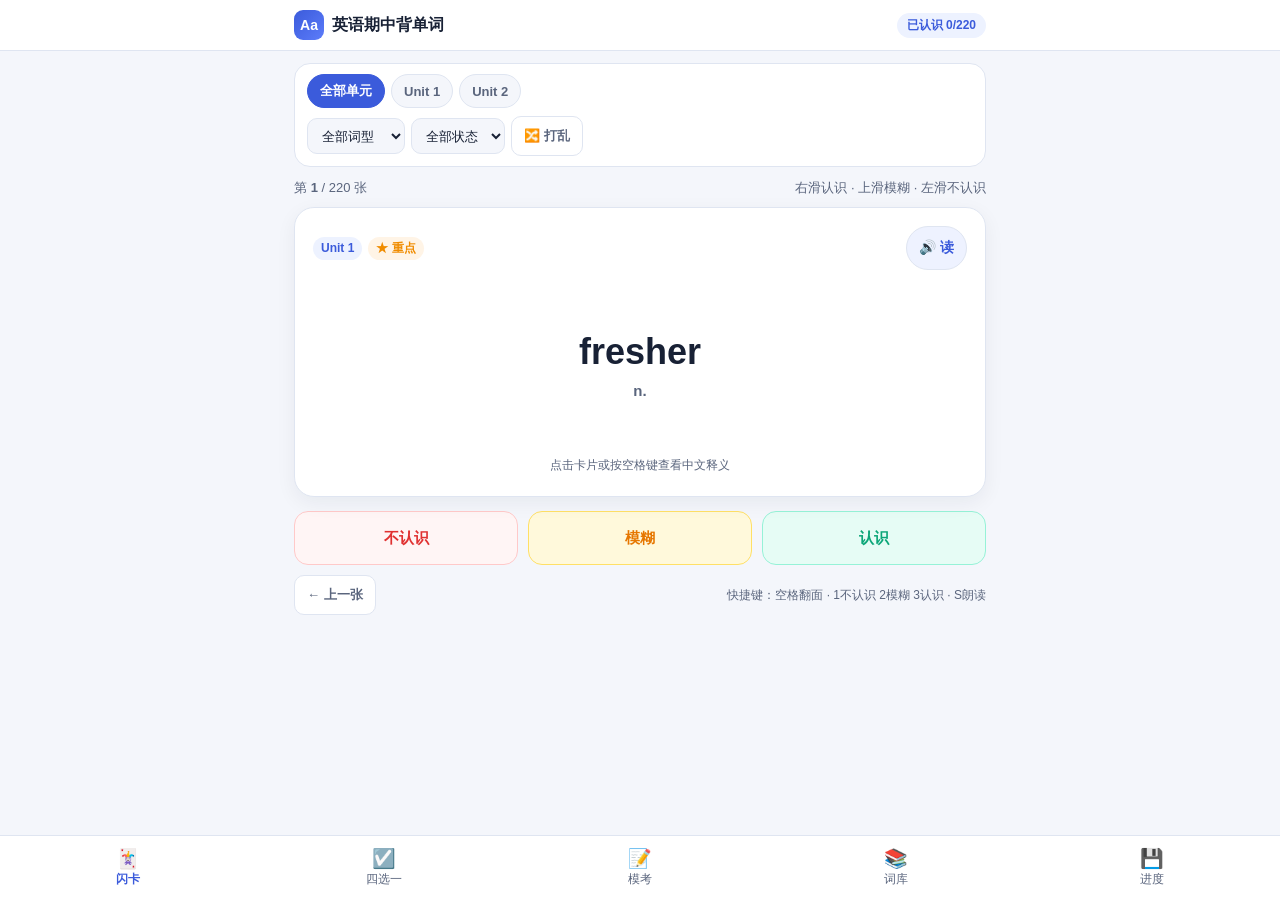
==== index.html @ 057edb58 "Add files via upload" ====
<!DOCTYPE html>
<html lang="zh-CN">
<head>
  <meta charset="UTF-8">
  <meta name="viewport" content="width=device-width, initial-scale=1.0, viewport-fit=cover">
  <meta name="theme-color" content="#3b5bdb">
  <meta name="apple-mobile-web-app-capable" content="yes">
  <meta name="apple-mobile-web-app-status-bar-style" content="default">
  <meta name="apple-mobile-web-app-title" content="背单词">
  <title>英语期中背单词</title>
  <link rel="manifest" href="./manifest.webmanifest">
  <link rel="icon" type="image/svg+xml" href="./icons/icon.svg">
  <link rel="apple-touch-icon" href="./icons/icon-192.png">
  <link rel="stylesheet" href="./styles.css">
</head>
<body>
  <div class="app-shell">
    <header class="app-header">
      <div class="header-inner">
        <div class="brand">
          <span class="brand-dot" aria-hidden="true">Aa</span>
          <h1 class="brand-title">英语期中背单词</h1>
        </div>
        <div class="header-right">
          <span id="offline-badge" class="offline-badge hidden">离线模式</span>
          <span id="header-progress-pill" class="progress-pill">已认识 0/0</span>
        </div>
      </div>
    </header>

    <main id="app-main" class="app-main" aria-live="polite">
      <div class="loading-box">正在加载词库...</div>
    </main>

    <div id="toast" class="toast" role="status" aria-live="polite"></div>

    <nav class="bottom-nav" aria-label="功能导航">
      <button type="button" class="nav-btn active" data-tab="flashcard">
        <span class="nav-icon" aria-hidden="true">🃏</span>
        <span class="nav-label">闪卡</span>
      </button>
      <button type="button" class="nav-btn" data-tab="quiz">
        <span class="nav-icon" aria-hidden="true">☑️</span>
        <span class="nav-label">四选一</span>
      </button>
      <button type="button" class="nav-btn" data-tab="exam">
        <span class="nav-icon" aria-hidden="true">📝</span>
        <span class="nav-label">模考</span>
      </button>
      <button type="button" class="nav-btn" data-tab="browse">
        <span class="nav-icon" aria-hidden="true">📚</span>
        <span class="nav-label">词库</span>
      </button>
      <button type="button" class="nav-btn" data-tab="progress">
        <span class="nav-icon" aria-hidden="true">💾</span>
        <span class="nav-label">进度</span>
      </button>
    </nav>
  </div>

  <script src="./app.js" defer></script>
</body>
</html>
---- styles.css ----
:root {
  --bg: #f4f6fb;
  --surface: #ffffff;
  --surface-soft: #eef2ff;
  --text: #182135;
  --text-muted: #5a657d;
  --border: #dfe5f1;
  --primary: #3b5bdb;
  --primary-hover: #364fc7;
  --primary-soft: #edf2ff;
  --success: #0ca678;
  --success-soft: #e6fcf5;
  --warning: #e67700;
  --warning-soft: #fff9db;
  --danger: #e03131;
  --danger-soft: #fff5f5;
  --star: #f08c00;
  --star-soft: #fff4e6;
  --radius: 16px;
  --radius-sm: 10px;
  --shadow: 0 6px 20px rgba(24, 33, 53, 0.06);
  --nav-height: 64px;
}

*,
*::before,
*::after {
  box-sizing: border-box;
}

html,
body {
  margin: 0;
  padding: 0;
  background: var(--bg);
  color: var(--text);
  font-family: -apple-system, BlinkMacSystemFont, "Segoe UI", "PingFang SC", "Hiragino Sans GB", "Microsoft YaHei", sans-serif;
  -webkit-font-smoothing: antialiased;
  -webkit-tap-highlight-color: transparent;
}

button,
input,
select,
textarea {
  font: inherit;
  color: inherit;
}

.hidden {
  display: none !important;
}

.app-shell {
  min-height: 100dvh;
  display: flex;
  flex-direction: column;
  padding-bottom: calc(var(--nav-height) + env(safe-area-inset-bottom, 0px) + 12px);
}

/* Header */
.app-header {
  position: sticky;
  top: 0;
  z-index: 20;
  background: rgba(255, 255, 255, 0.94);
  backdrop-filter: blur(10px);
  border-bottom: 1px solid var(--border);
}

.header-inner {
  max-width: 720px;
  margin: 0 auto;
  padding: 10px 14px;
  display: flex;
  align-items: center;
  justify-content: space-between;
  gap: 8px;
}

.brand {
  display: flex;
  align-items: center;
  gap: 8px;
  min-width: 0;
}

.brand-dot {
  width: 30px;
  height: 30px;
  border-radius: 9px;
  background: linear-gradient(135deg, #3b5bdb, #5c7cfa);
  color: #fff;
  font-weight: 800;
  font-size: 14px;
  display: inline-flex;
  align-items: center;
  justify-content: center;
  flex-shrink: 0;
}

.brand-title {
  margin: 0;
  font-size: 16px;
  font-weight: 700;
  white-space: nowrap;
  overflow: hidden;
  text-overflow: ellipsis;
}

.header-right {
  display: flex;
  align-items: center;
  gap: 6px;
  flex-shrink: 0;
}

.offline-badge {
  font-size: 11px;
  font-weight: 600;
  padding: 3px 8px;
  border-radius: 999px;
  background: var(--warning-soft);
  color: var(--warning);
}

.progress-pill {
  font-size: 12px;
  font-weight: 600;
  padding: 4px 10px;
  border-radius: 999px;
  background: var(--primary-soft);
  color: var(--primary);
}

/* Main */
.app-main {
  flex: 1;
  width: 100%;
  max-width: 720px;
  margin: 0 auto;
  padding: 12px 14px 20px;
}

.loading-box,
.empty-box {
  background: var(--surface);
  border: 1px solid var(--border);
  border-radius: var(--radius);
  padding: 32px 18px;
  text-align: center;
  color: var(--text-muted);
}

/* Filter bar */
.filter-panel {
  background: var(--surface);
  border: 1px solid var(--border);
  border-radius: var(--radius);
  padding: 10px 12px;
  margin-bottom: 12px;
  display: flex;
  flex-direction: column;
  gap: 8px;
}

.filter-row {
  display: flex;
  align-items: center;
  gap: 6px;
  flex-wrap: wrap;
}

.chip-group {
  display: flex;
  gap: 6px;
  flex-wrap: wrap;
  flex: 1;
}

.chip-btn {
  border: 1px solid var(--border);
  background: var(--bg);
  color: var(--text-muted);
  border-radius: 999px;
  padding: 6px 12px;
  font-size: 13px;
  font-weight: 600;
  cursor: pointer;
  min-height: 34px;
  transition: all 0.15s ease;
}

.chip-btn.active {
  background: var(--primary);
  border-color: var(--primary);
  color: #fff;
}

.select-sm {
  border: 1px solid var(--border);
  background: var(--bg);
  border-radius: var(--radius-sm);
  padding: 6px 10px;
  font-size: 13px;
  min-height: 36px;
}

.search-row {
  display: flex;
  gap: 8px;
  align-items: center;
}

.search-input-wrap {
  position: relative;
  flex: 1;
}

.search-input {
  width: 100%;
  border: 1px solid var(--border);
  background: var(--bg);
  border-radius: var(--radius-sm);
  padding: 9px 34px 9px 12px;
  font-size: 14px;
  outline: none;
}

.search-input:focus {
  border-color: var(--primary);
  background: #fff;
}

.clear-btn {
  position: absolute;
  right: 6px;
  top: 50%;
  transform: translateY(-50%);
  border: none;
  background: transparent;
  color: var(--text-muted);
  font-size: 16px;
  width: 26px;
  height: 26px;
  border-radius: 50%;
  cursor: pointer;
}

/* Badges */
.badge {
  display: inline-flex;
  align-items: center;
  gap: 3px;
  padding: 3px 8px;
  border-radius: 999px;
  font-size: 12px;
  font-weight: 600;
}

.badge-unit {
  background: var(--primary-soft);
  color: var(--primary);
}

.badge-star {
  background: var(--star-soft);
  color: var(--star);
}

.badge-plain {
  background: #f1f3f5;
  color: #495057;
}

.badge-phrase {
  background: #f3f0ff;
  color: #6741d9;
}

.badge-sentence {
  background: #e7f5ff;
  color: #1971c2;
}

.badge-known {
  background: var(--success-soft);
  color: var(--success);
}

.badge-fuzzy {
  background: var(--warning-soft);
  color: var(--warning);
}

.badge-unknown {
  background: var(--danger-soft);
  color: var(--danger);
}

/* Speaker button */
.speak-btn {
  display: inline-flex;
  align-items: center;
  justify-content: center;
  gap: 5px;
  border: 1px solid var(--border);
  background: var(--surface-soft);
  color: var(--primary);
  border-radius: 999px;
  min-width: 44px;
  min-height: 44px;
  padding: 0 12px;
  font-size: 14px;
  font-weight: 600;
  cursor: pointer;
  flex-shrink: 0;
  transition: transform 0.12s ease, background 0.15s ease;
}

.speak-btn:active {
  transform: scale(0.95);
}

.speak-btn.speaking {
  background: var(--primary);
  border-color: var(--primary);
  color: #fff;
}

/* Flashcard View (F1) */
.fc-meta-bar {
  display: flex;
  align-items: center;
  justify-content: space-between;
  margin-bottom: 10px;
  font-size: 13px;
  color: var(--text-muted);
}

.fc-stage {
  position: relative;
  touch-action: pan-y;
  user-select: none;
  margin-bottom: 14px;
}

.fc-card {
  position: relative;
  background: var(--surface);
  border: 1px solid var(--border);
  border-radius: 20px;
  box-shadow: var(--shadow);
  min-height: 290px;
  padding: 18px 18px 22px;
  display: flex;
  flex-direction: column;
  justify-content: space-between;
  cursor: pointer;
  transition: transform 0.18s ease, border-color 0.18s ease;
  will-change: transform;
}

.fc-card.dragging {
  transition: none;
}

.fc-card.swipe-known {
  border-color: var(--success);
  background: linear-gradient(180deg, #ffffff 70%, var(--success-soft) 100%);
}

.fc-card.swipe-unknown {
  border-color: var(--danger);
  background: linear-gradient(180deg, #ffffff 70%, var(--danger-soft) 100%);
}

.fc-card.swipe-fuzzy {
  border-color: var(--warning);
  background: linear-gradient(180deg, #ffffff 70%, var(--warning-soft) 100%);
}

.fc-swipe-tag {
  position: absolute;
  top: 16px;
  right: 16px;
  padding: 5px 12px;
  border-radius: 999px;
  font-size: 13px;
  font-weight: 700;
  opacity: 0;
  pointer-events: none;
  transition: opacity 0.1s ease;
}

.fc-card.swipe-known .fc-swipe-tag {
  opacity: 1;
  background: var(--success);
  color: #fff;
}

.fc-card.swipe-unknown .fc-swipe-tag {
  opacity: 1;
  background: var(--danger);
  color: #fff;
}

.fc-card.swipe-fuzzy .fc-swipe-tag {
  opacity: 1;
  background: var(--warning);
  color: #fff;
}

.fc-top {
  display: flex;
  align-items: center;
  justify-content: space-between;
  gap: 8px;
}

.fc-badges {
  display: flex;
  gap: 6px;
  flex-wrap: wrap;
}

.fc-center {
  text-align: center;
  padding: 20px 6px;
}

.fc-word {
  margin: 0;
  font-size: clamp(26px, 7vw, 36px);
  font-weight: 800;
  line-height: 1.25;
  word-break: break-word;
}

.fc-pos {
  margin-top: 8px;
  font-size: 15px;
  color: var(--text-muted);
  font-weight: 600;
}

.fc-back-box {
  margin-top: 18px;
  padding-top: 16px;
  border-top: 1px dashed var(--border);
}

.fc-zh {
  font-size: 19px;
  font-weight: 600;
  line-height: 1.5;
  color: var(--text);
}

.fc-hint-line {
  text-align: center;
  font-size: 12px;
  color: var(--text-muted);
}

.fc-actions {
  display: grid;
  grid-template-columns: repeat(3, 1fr);
  gap: 10px;
}

.action-btn {
  min-height: 54px;
  border-radius: 14px;
  border: 1.5px solid transparent;
  font-size: 15px;
  font-weight: 700;
  cursor: pointer;
  display: flex;
  flex-direction: column;
  align-items: center;
  justify-content: center;
  gap: 2px;
  transition: transform 0.1s ease, filter 0.15s ease;
}

.action-btn:active {
  transform: scale(0.97);
}

.btn-unknown {
  background: var(--danger-soft);
  border-color: #ffc9c9;
  color: var(--danger);
}

.btn-fuzzy {
  background: var(--warning-soft);
  border-color: #ffe066;
  color: var(--warning);
}

.btn-known {
  background: var(--success-soft);
  border-color: #96f2d7;
  color: var(--success);
}

.fc-sub-actions {
  margin-top: 10px;
  display: flex;
  justify-content: space-between;
  align-items: center;
  gap: 8px;
}

.btn-ghost {
  border: 1px solid var(--border);
  background: var(--surface);
  color: var(--text-muted);
  border-radius: var(--radius-sm);
  padding: 8px 12px;
  min-height: 40px;
  font-size: 13px;
  font-weight: 600;
  cursor: pointer;
}

.btn-primary {
  border: none;
  background: var(--primary);
  color: #fff;
  border-radius: var(--radius-sm);
  padding: 12px 18px;
  min-height: 48px;
  font-size: 15px;
  font-weight: 700;
  cursor: pointer;
  width: 100%;
}

.btn-primary:hover {
  background: var(--primary-hover);
}

.kbd-tip {
  display: none;
  font-size: 12px;
  color: var(--text-muted);
}

/* Quiz View (F2) */
.quiz-card {
  background: var(--surface);
  border: 1px solid var(--border);
  border-radius: var(--radius);
  padding: 18px;
  box-shadow: var(--shadow);
}

.quiz-prompt-row {
  display: flex;
  align-items: flex-start;
  justify-content: space-between;
  gap: 10px;
  margin: 12px 0 18px;
}

.quiz-word {
  margin: 0;
  font-size: clamp(24px, 6.5vw, 32px);
  font-weight: 800;
  line-height: 1.25;
  word-break: break-word;
}

.quiz-pos {
  margin-top: 4px;
  font-size: 14px;
  color: var(--text-muted);
}

.option-list {
  display: flex;
  flex-direction: column;
  gap: 10px;
}

.option-btn {
  width: 100%;
  text-align: left;
  border: 1.5px solid var(--border);
  background: var(--surface);
  border-radius: 14px;
  padding: 13px 14px;
  min-height: 52px;
  display: flex;
  align-items: flex-start;
  gap: 10px;
  cursor: pointer;
  line-height: 1.45;
  transition: border-color 0.15s ease, background 0.15s ease;
}

.option-btn:hover:not(:disabled) {
  border-color: var(--primary);
  background: var(--primary-soft);
}

.option-btn.selected {
  border-color: var(--primary);
  background: var(--primary-soft);
}

.option-btn.correct {
  border-color: var(--success);
  background: var(--success-soft);
  color: #087f5b;
}

.option-btn.wrong {
  border-color: var(--danger);
  background: var(--danger-soft);
  color: #c92a2a;
}

.option-key {
  width: 26px;
  height: 26px;
  border-radius: 8px;
  background: var(--bg);
  font-size: 13px;
  font-weight: 700;
  display: inline-flex;
  align-items: center;
  justify-content: center;
  flex-shrink: 0;
  margin-top: 1px;
}

.option-btn.selected .option-key {
  background: var(--primary);
  color: #fff;
}

.option-btn.correct .option-key {
  background: var(--success);
  color: #fff;
}

.option-btn.wrong .option-key {
  background: var(--danger);
  color: #fff;
}

.quiz-footer {
  margin-top: 14px;
  display: flex;
  flex-direction: column;
  gap: 10px;
}

/* Exam View (F4) */
.exam-setup-card,
.exam-summary-card,
.exam-q-card {
  background: var(--surface);
  border: 1px solid var(--border);
  border-radius: var(--radius);
  padding: 16px;
  margin-bottom: 12px;
  box-shadow: var(--shadow);
}

.exam-setup-title {
  margin: 0 0 8px;
  font-size: 18px;
  font-weight: 800;
}

.exam-desc {
  margin: 0 0 14px;
  font-size: 14px;
  color: var(--text-muted);
  line-height: 1.55;
}

.scope-grid {
  display: grid;
  grid-template-columns: repeat(3, 1fr);
  gap: 8px;
  margin-bottom: 16px;
}

.scope-btn {
  min-height: 48px;
  border: 1.5px solid var(--border);
  background: var(--bg);
  border-radius: 12px;
  font-weight: 700;
  font-size: 14px;
  cursor: pointer;
}

.scope-btn.active {
  border-color: var(--primary);
  background: var(--primary-soft);
  color: var(--primary);
}

.exam-sticky-bar {
  position: sticky;
  top: 52px;
  z-index: 15;
  background: rgba(244, 246, 251, 0.95);
  backdrop-filter: blur(8px);
  padding: 8px 0 10px;
  margin-bottom: 8px;
  display: flex;
  align-items: center;
  justify-content: space-between;
  gap: 10px;
}

.exam-sticky-bar .btn-primary {
  width: auto;
  min-height: 40px;
  padding: 8px 16px;
}

.sentence-textarea {
  width: 100%;
  min-height: 92px;
  border: 1.5px solid var(--border);
  border-radius: 12px;
  padding: 10px 12px;
  font-size: 15px;
  line-height: 1.5;
  resize: vertical;
  outline: none;
  margin-top: 8px;
}

.sentence-textarea:focus {
  border-color: var(--primary);
}

.hint-box {
  display: inline-block;
  margin-top: 6px;
  padding: 3px 9px;
  border-radius: 8px;
  background: var(--primary-soft);
  color: var(--primary);
  font-size: 13px;
  font-weight: 600;
}

.hint-highlight {
  background: #ffe066;
  color: #182135;
  padding: 1px 4px;
  border-radius: 4px;
  font-weight: 700;
}

.pitfalls-box {
  margin-top: 10px;
  padding: 10px 12px;
  border-radius: 10px;
  background: #fff9db;
  border: 1px solid #ffe066;
  font-size: 13px;
  line-height: 1.55;
}

.pitfalls-box ul {
  margin: 4px 0 0;
  padding-left: 18px;
}

.self-grade-row {
  display: grid;
  grid-template-columns: repeat(3, 1fr);
  gap: 8px;
  margin-top: 12px;
}

.grade-btn {
  min-height: 44px;
  border-radius: 10px;
  border: 1.5px solid var(--border);
  background: var(--bg);
  font-size: 13px;
  font-weight: 700;
  cursor: pointer;
}

.grade-btn.active-right {
  border-color: var(--success);
  background: var(--success-soft);
  color: var(--success);
}

.grade-btn.active-partial {
  border-color: var(--warning);
  background: var(--warning-soft);
  color: var(--warning);
}

.grade-btn.active-wrong {
  border-color: var(--danger);
  background: var(--danger-soft);
  color: var(--danger);
}

.score-big {
  font-size: 30px;
  font-weight: 800;
  color: var(--primary);
}

/* Browse View (F5) */
.browse-list {
  display: flex;
  flex-direction: column;
  gap: 10px;
}

.browse-item {
  background: var(--surface);
  border: 1px solid var(--border);
  border-radius: 14px;
  padding: 12px 14px;
}

.browse-head {
  display: flex;
  align-items: flex-start;
  justify-content: space-between;
  gap: 8px;
}

.browse-en {
  font-size: 18px;
  font-weight: 700;
  word-break: break-word;
}

.browse-pos {
  font-size: 13px;
  color: var(--text-muted);
  margin-left: 6px;
}

.browse-zh {
  margin-top: 8px;
  font-size: 15px;
  line-height: 1.5;
  color: var(--text);
}

.browse-zh.masked {
  color: var(--primary);
  background: var(--primary-soft);
  display: inline-block;
  padding: 4px 10px;
  border-radius: 8px;
  font-size: 13px;
  cursor: pointer;
}

.browse-footer {
  margin-top: 10px;
  display: flex;
  align-items: center;
  justify-content: space-between;
  gap: 8px;
  flex-wrap: wrap;
}

.mastery-pills {
  display: flex;
  gap: 6px;
}

.m-pill {
  border: 1px solid var(--border);
  background: var(--bg);
  border-radius: 999px;
  padding: 5px 10px;
  font-size: 12px;
  font-weight: 600;
  min-height: 32px;
  cursor: pointer;
}

.m-pill.active-known {
  border-color: var(--success);
  background: var(--success-soft);
  color: var(--success);
}

.m-pill.active-fuzzy {
  border-color: var(--warning);
  background: var(--warning-soft);
  color: var(--warning);
}

.m-pill.active-unknown {
  border-color: var(--danger);
  background: var(--danger-soft);
  color: var(--danger);
}

/* Progress View (F6) */
.card-box {
  background: var(--surface);
  border: 1px solid var(--border);
  border-radius: var(--radius);
  padding: 16px;
  margin-bottom: 12px;
}

.card-box h2 {
  margin: 0 0 8px;
  font-size: 16px;
  font-weight: 700;
}

.stat-grid {
  display: grid;
  grid-template-columns: repeat(4, 1fr);
  gap: 8px;
  margin-top: 10px;
}

.stat-cell {
  background: var(--bg);
  border-radius: 12px;
  padding: 10px 6px;
  text-align: center;
}

.stat-num {
  font-size: 20px;
  font-weight: 800;
}

.stat-lbl {
  font-size: 12px;
  color: var(--text-muted);
  margin-top: 2px;
}

.data-textarea {
  width: 100%;
  min-height: 90px;
  border: 1px solid var(--border);
  border-radius: 10px;
  background: var(--bg);
  padding: 10px;
  font-family: ui-monospace, SFMono-Regular, Menlo, Consolas, monospace;
  font-size: 12px;
  word-break: break-all;
  margin: 8px 0;
}

.btn-row {
  display: flex;
  gap: 8px;
  flex-wrap: wrap;
}

.btn-row > button {
  flex: 1;
  min-height: 44px;
}

/* Bottom Navigation */
.bottom-nav {
  position: fixed;
  left: 0;
  right: 0;
  bottom: 0;
  z-index: 30;
  background: rgba(255, 255, 255, 0.96);
  backdrop-filter: blur(12px);
  border-top: 1px solid var(--border);
  padding-bottom: env(safe-area-inset-bottom, 0px);
  display: grid;
  grid-template-columns: repeat(5, 1fr);
}

.nav-btn {
  border: none;
  background: transparent;
  height: var(--nav-height);
  display: flex;
  flex-direction: column;
  align-items: center;
  justify-content: center;
  gap: 3px;
  color: var(--text-muted);
  cursor: pointer;
  padding: 4px 2px;
}

.nav-btn.active {
  color: var(--primary);
  font-weight: 700;
}

.nav-icon {
  font-size: 19px;
  line-height: 1;
}

.nav-label {
  font-size: 12px;
}

/* Toast */
.toast {
  position: fixed;
  left: 50%;
  bottom: calc(var(--nav-height) + env(safe-area-inset-bottom, 0px) + 16px);
  transform: translateX(-50%) translateY(16px);
  background: rgba(24, 33, 53, 0.92);
  color: #fff;
  padding: 10px 16px;
  border-radius: 999px;
  font-size: 13px;
  font-weight: 600;
  max-width: calc(100vw - 32px);
  text-align: center;
  opacity: 0;
  pointer-events: none;
  transition: opacity 0.2s ease, transform 0.2s ease;
  z-index: 50;
}

.toast.show {
  opacity: 1;
  transform: translateX(-50%) translateY(0);
}

@media (min-width: 640px) {
  .kbd-tip {
    display: block;
  }
}
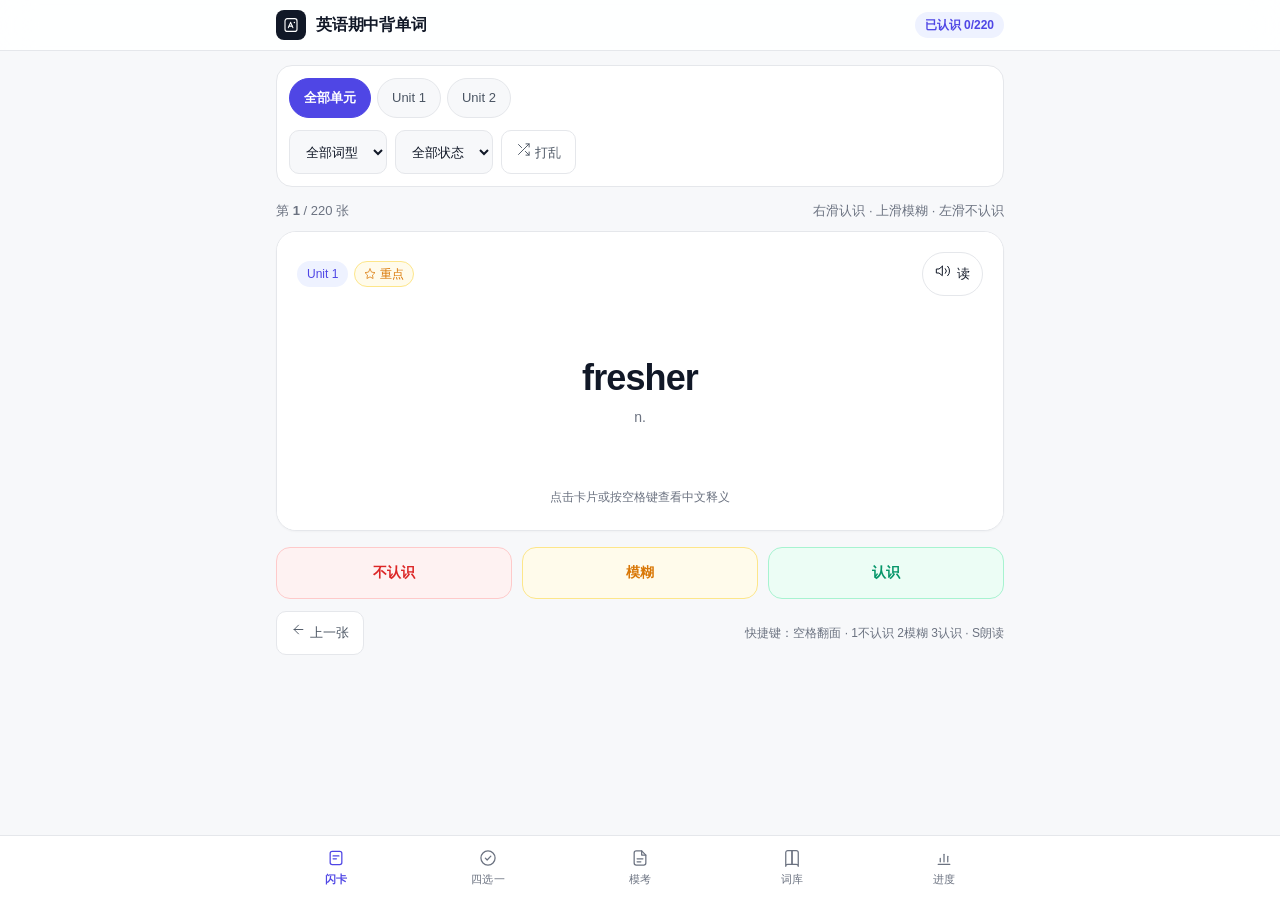
==== commit 9ef50738: "Upgrade to v2: Apple minimalist UI, 3D/swipe/TTS motion, multi-unit data architecture" ====
--- a/index.html
+++ b/index.html
@@ -3,7 +3,7 @@
 <head>
   <meta charset="UTF-8">
   <meta name="viewport" content="width=device-width, initial-scale=1.0, viewport-fit=cover">
-  <meta name="theme-color" content="#3b5bdb">
+  <meta name="theme-color" content="#FFFFFF">
   <meta name="apple-mobile-web-app-capable" content="yes">
   <meta name="apple-mobile-web-app-status-bar-style" content="default">
   <meta name="apple-mobile-web-app-title" content="背单词">
@@ -18,7 +18,14 @@
     <header class="app-header">
       <div class="header-inner">
         <div class="brand">
-          <span class="brand-dot" aria-hidden="true">Aa</span>
+          <span class="brand-dot" aria-hidden="true">
+            <svg viewBox="0 0 24 24" width="18" height="18" fill="none" stroke="currentColor" stroke-width="1.5" stroke-linecap="round" stroke-linejoin="round">
+              <rect x="4" y="3.5" width="16" height="17" rx="3" />
+              <path d="M8.5 15.5L11.5 8.5L14.5 15.5" />
+              <path d="M9.4 13.5H13.6" />
+              <circle cx="16.5" cy="8.5" r="1" fill="currentColor" stroke="none" />
+            </svg>
+          </span>
           <h1 class="brand-title">英语期中背单词</h1>
         </div>
         <div class="header-right">
@@ -36,23 +43,53 @@
 
     <nav class="bottom-nav" aria-label="功能导航">
       <button type="button" class="nav-btn active" data-tab="flashcard">
-        <span class="nav-icon" aria-hidden="true">🃏</span>
+        <span class="nav-icon" aria-hidden="true">
+          <svg viewBox="0 0 24 24" width="20" height="20" fill="none" stroke="currentColor" stroke-width="1.5" stroke-linecap="round" stroke-linejoin="round">
+            <rect x="5" y="4" width="14" height="16" rx="2.5" />
+            <path d="M8.5 9.5H15.5" />
+            <path d="M8.5 13H12.5" />
+          </svg>
+        </span>
         <span class="nav-label">闪卡</span>
       </button>
       <button type="button" class="nav-btn" data-tab="quiz">
-        <span class="nav-icon" aria-hidden="true">☑️</span>
+        <span class="nav-icon" aria-hidden="true">
+          <svg viewBox="0 0 24 24" width="20" height="20" fill="none" stroke="currentColor" stroke-width="1.5" stroke-linecap="round" stroke-linejoin="round">
+            <circle cx="12" cy="12" r="8.5" />
+            <path d="M8.8 12.2L11 14.4L15.4 9.8" />
+          </svg>
+        </span>
         <span class="nav-label">四选一</span>
       </button>
       <button type="button" class="nav-btn" data-tab="exam">
-        <span class="nav-icon" aria-hidden="true">📝</span>
+        <span class="nav-icon" aria-hidden="true">
+          <svg viewBox="0 0 24 24" width="20" height="20" fill="none" stroke="currentColor" stroke-width="1.5" stroke-linecap="round" stroke-linejoin="round">
+            <path d="M14 3.5H7.5A2.5 2.5 0 0 0 5 6V18A2.5 2.5 0 0 0 7.5 20.5H16.5A2.5 2.5 0 0 0 19 18V8.5L14 3.5Z" />
+            <path d="M14 3.5V8.5H19" />
+            <path d="M8.5 13H15.5" />
+            <path d="M8.5 16.5H13" />
+          </svg>
+        </span>
         <span class="nav-label">模考</span>
       </button>
       <button type="button" class="nav-btn" data-tab="browse">
-        <span class="nav-icon" aria-hidden="true">📚</span>
+        <span class="nav-icon" aria-hidden="true">
+          <svg viewBox="0 0 24 24" width="20" height="20" fill="none" stroke="currentColor" stroke-width="1.5" stroke-linecap="round" stroke-linejoin="round">
+            <path d="M4.5 5.5A2.5 2.5 0 0 1 7 3H12V19.5H7A2.5 2.5 0 0 0 4.5 22V5.5Z" />
+            <path d="M19.5 5.5A2.5 2.5 0 0 0 17 3H12V19.5H17A2.5 2.5 0 0 1 19.5 22V5.5Z" />
+          </svg>
+        </span>
         <span class="nav-label">词库</span>
       </button>
       <button type="button" class="nav-btn" data-tab="progress">
-        <span class="nav-icon" aria-hidden="true">💾</span>
+        <span class="nav-icon" aria-hidden="true">
+          <svg viewBox="0 0 24 24" width="20" height="20" fill="none" stroke="currentColor" stroke-width="1.5" stroke-linecap="round" stroke-linejoin="round">
+            <path d="M5 19.5H19" />
+            <path d="M7.5 16.5V12.5" />
+            <path d="M12 16.5V7.5" />
+            <path d="M16.5 16.5V10" />
+          </svg>
+        </span>
         <span class="nav-label">进度</span>
       </button>
     </nav>
--- a/styles.css
+++ b/styles.css
@@ -1,25 +1,33 @@
 :root {
-  --bg: #f4f6fb;
-  --surface: #ffffff;
-  --surface-soft: #eef2ff;
-  --text: #182135;
-  --text-muted: #5a657d;
-  --border: #dfe5f1;
-  --primary: #3b5bdb;
-  --primary-hover: #364fc7;
-  --primary-soft: #edf2ff;
-  --success: #0ca678;
-  --success-soft: #e6fcf5;
-  --warning: #e67700;
-  --warning-soft: #fff9db;
-  --danger: #e03131;
-  --danger-soft: #fff5f5;
-  --star: #f08c00;
-  --star-soft: #fff4e6;
+  --bg: #F7F8FA;
+  --surface: #FFFFFF;
+  --surface-subtle: #F3F4F6;
+  --surface-soft: #EEF2FF;
+  --text: #111827;
+  --text-secondary: #4B5563;
+  --text-muted: #6B7280;
+  --border: #E5E7EB;
+  --border-strong: #D1D5DB;
+  --primary: #4F46E5;
+  --primary-hover: #4338CA;
+  --primary-soft: #EEF2FF;
+  --success: #059669;
+  --success-soft: #ECFDF5;
+  --success-border: #A7F3D0;
+  --warning: #D97706;
+  --warning-soft: #FFFBEB;
+  --warning-border: #FDE68A;
+  --danger: #DC2626;
+  --danger-soft: #FEF2F2;
+  --danger-border: #FECACA;
+  --star: #D97706;
+  --star-soft: #FFFBEB;
   --radius: 16px;
   --radius-sm: 10px;
-  --shadow: 0 6px 20px rgba(24, 33, 53, 0.06);
+  --radius-lg: 20px;
+  --shadow-hairline: 0 1px 2px rgba(17, 24, 39, 0.03);
   --nav-height: 64px;
+  --container-max: 760px;
 }
 
 *,
@@ -34,8 +42,11 @@
   padding: 0;
   background: var(--bg);
   color: var(--text);
-  font-family: -apple-system, BlinkMacSystemFont, "Segoe UI", "PingFang SC", "Hiragino Sans GB", "Microsoft YaHei", sans-serif;
+  font-family: -apple-system, BlinkMacSystemFont, "SF Pro Text", "SF Pro Display", "Segoe UI", "PingFang SC", "Hiragino Sans GB", "Microsoft YaHei", sans-serif;
+  font-size: 15px;
+  line-height: 1.5;
   -webkit-font-smoothing: antialiased;
+  -moz-osx-font-smoothing: grayscale;
   -webkit-tap-highlight-color: transparent;
 }
 
@@ -47,6 +58,10 @@
   color: inherit;
 }
 
+button {
+  touch-action: manipulation;
+}
+
 .hidden {
   display: none !important;
 }
@@ -55,7 +70,7 @@
   min-height: 100dvh;
   display: flex;
   flex-direction: column;
-  padding-bottom: calc(var(--nav-height) + env(safe-area-inset-bottom, 0px) + 12px);
+  padding-bottom: calc(var(--nav-height) + env(safe-area-inset-bottom, 0px) + 16px);
 }
 
 /* Header */
@@ -63,36 +78,35 @@
   position: sticky;
   top: 0;
   z-index: 20;
-  background: rgba(255, 255, 255, 0.94);
-  backdrop-filter: blur(10px);
+  background: rgba(255, 255, 255, 0.88);
+  backdrop-filter: saturate(180%) blur(16px);
+  -webkit-backdrop-filter: saturate(180%) blur(16px);
   border-bottom: 1px solid var(--border);
 }
 
 .header-inner {
-  max-width: 720px;
+  max-width: var(--container-max);
   margin: 0 auto;
-  padding: 10px 14px;
+  padding: 10px 16px;
   display: flex;
   align-items: center;
   justify-content: space-between;
-  gap: 8px;
+  gap: 10px;
 }
 
 .brand {
   display: flex;
   align-items: center;
-  gap: 8px;
+  gap: 10px;
   min-width: 0;
 }
 
 .brand-dot {
   width: 30px;
   height: 30px;
-  border-radius: 9px;
-  background: linear-gradient(135deg, #3b5bdb, #5c7cfa);
-  color: #fff;
-  font-weight: 800;
-  font-size: 14px;
+  border-radius: 8px;
+  background: var(--text);
+  color: #FFFFFF;
   display: inline-flex;
   align-items: center;
   justify-content: center;
@@ -102,7 +116,9 @@
 .brand-title {
   margin: 0;
   font-size: 16px;
-  font-weight: 700;
+  font-weight: 600;
+  letter-spacing: -0.015em;
+  color: var(--text);
   white-space: nowrap;
   overflow: hidden;
   text-overflow: ellipsis;
@@ -122,6 +138,7 @@
   border-radius: 999px;
   background: var(--warning-soft);
   color: var(--warning);
+  border: 1px solid var(--warning-border);
 }
 
 .progress-pill {
@@ -131,15 +148,16 @@
   border-radius: 999px;
   background: var(--primary-soft);
   color: var(--primary);
+  font-variant-numeric: tabular-nums;
 }
 
 /* Main */
 .app-main {
   flex: 1;
   width: 100%;
-  max-width: 720px;
+  max-width: var(--container-max);
   margin: 0 auto;
-  padding: 12px 14px 20px;
+  padding: 14px 16px 24px;
 }
 
 .loading-box,
@@ -147,28 +165,51 @@
   background: var(--surface);
   border: 1px solid var(--border);
   border-radius: var(--radius);
-  padding: 32px 18px;
+  padding: 36px 20px;
   text-align: center;
   color: var(--text-muted);
-}
-
-/* Filter bar */
+  font-size: 14px;
+}
+
+/* Filter Panel & Horizontal Scrollable Unit Pills */
 .filter-panel {
   background: var(--surface);
   border: 1px solid var(--border);
   border-radius: var(--radius);
-  padding: 10px 12px;
-  margin-bottom: 12px;
+  padding: 12px;
+  margin-bottom: 14px;
   display: flex;
   flex-direction: column;
+  gap: 10px;
+}
+
+.filter-row {
+  display: flex;
+  align-items: center;
   gap: 8px;
-}
-
-.filter-row {
-  display: flex;
+  flex-wrap: wrap;
+}
+
+.unit-pills {
+  display: flex;
+  flex-wrap: nowrap;
   align-items: center;
   gap: 6px;
-  flex-wrap: wrap;
+  overflow-x: auto;
+  -webkit-overflow-scrolling: touch;
+  scrollbar-width: none;
+  padding-bottom: 2px;
+  width: 100%;
+}
+
+.unit-pills::-webkit-scrollbar {
+  display: none;
+}
+
+.unit-pill,
+.unit-pills .chip-btn {
+  flex: 0 0 auto;
+  white-space: nowrap;
 }
 
 .chip-group {
@@ -181,29 +222,45 @@
 .chip-btn {
   border: 1px solid var(--border);
   background: var(--bg);
-  color: var(--text-muted);
+  color: var(--text-secondary);
   border-radius: 999px;
-  padding: 6px 12px;
+  padding: 6px 14px;
   font-size: 13px;
-  font-weight: 600;
+  font-weight: 500;
   cursor: pointer;
-  min-height: 34px;
-  transition: all 0.15s ease;
+  min-height: 40px;
+  display: inline-flex;
+  align-items: center;
+  justify-content: center;
+  transition: background-color 0.15s ease, border-color 0.15s ease, color 0.15s ease;
+}
+
+.chip-btn:hover {
+  border-color: var(--border-strong);
+  color: var(--text);
 }
 
 .chip-btn.active {
   background: var(--primary);
   border-color: var(--primary);
-  color: #fff;
+  color: #FFFFFF;
+  font-weight: 600;
 }
 
 .select-sm {
   border: 1px solid var(--border);
   background: var(--bg);
+  color: var(--text);
   border-radius: var(--radius-sm);
-  padding: 6px 10px;
+  padding: 8px 12px;
   font-size: 13px;
-  min-height: 36px;
+  min-height: 44px;
+  outline: none;
+}
+
+.select-sm:focus {
+  border-color: var(--primary);
+  background: var(--surface);
 }
 
 .search-row {
@@ -219,17 +276,19 @@
 
 .search-input {
   width: 100%;
+  min-height: 44px;
   border: 1px solid var(--border);
   background: var(--bg);
   border-radius: var(--radius-sm);
-  padding: 9px 34px 9px 12px;
+  padding: 10px 38px 10px 12px;
   font-size: 14px;
   outline: none;
+  transition: border-color 0.15s ease, background-color 0.15s ease;
 }
 
 .search-input:focus {
   border-color: var(--primary);
-  background: #fff;
+  background: var(--surface);
 }
 
 .clear-btn {
@@ -241,9 +300,12 @@
   background: transparent;
   color: var(--text-muted);
   font-size: 16px;
-  width: 26px;
-  height: 26px;
+  width: 32px;
+  height: 32px;
   border-radius: 50%;
+  display: inline-flex;
+  align-items: center;
+  justify-content: center;
   cursor: pointer;
 }
 
@@ -251,11 +313,12 @@
 .badge {
   display: inline-flex;
   align-items: center;
-  gap: 3px;
-  padding: 3px 8px;
+  gap: 4px;
+  padding: 3px 9px;
   border-radius: 999px;
   font-size: 12px;
-  font-weight: 600;
+  font-weight: 500;
+  border: 1px solid transparent;
 }
 
 .badge-unit {
@@ -266,21 +329,23 @@
 .badge-star {
   background: var(--star-soft);
   color: var(--star);
+  border-color: var(--warning-border);
 }
 
 .badge-plain {
-  background: #f1f3f5;
-  color: #495057;
+  background: var(--surface-subtle);
+  color: var(--text-secondary);
 }
 
 .badge-phrase {
-  background: #f3f0ff;
-  color: #6741d9;
+  background: var(--primary-soft);
+  color: var(--primary);
 }
 
 .badge-sentence {
-  background: #e7f5ff;
-  color: #1971c2;
+  background: var(--surface-subtle);
+  color: var(--text);
+  border-color: var(--border);
 }
 
 .badge-known {
@@ -298,37 +363,92 @@
   color: var(--danger);
 }
 
-/* Speaker button */
+/* Speaker Button & TTS Wave Animation */
 .speak-btn {
   display: inline-flex;
   align-items: center;
   justify-content: center;
-  gap: 5px;
-  border: 1px solid var(--border);
-  background: var(--surface-soft);
-  color: var(--primary);
+  gap: 6px;
+  border: 1px solid var(--border);
+  background: var(--surface);
+  color: var(--text);
   border-radius: 999px;
   min-width: 44px;
   min-height: 44px;
   padding: 0 12px;
-  font-size: 14px;
-  font-weight: 600;
+  font-size: 13px;
+  font-weight: 500;
   cursor: pointer;
   flex-shrink: 0;
-  transition: transform 0.12s ease, background 0.15s ease;
+  transition: transform 0.12s ease, background-color 0.15s ease, border-color 0.15s ease, color 0.15s ease;
+}
+
+.speak-btn:hover {
+  border-color: var(--border-strong);
+  background: var(--bg);
 }
 
 .speak-btn:active {
-  transform: scale(0.95);
-}
-
-.speak-btn.speaking {
-  background: var(--primary);
+  transform: scale(0.96);
+}
+
+.speak-btn.speaking,
+.speak-btn.tts-speaking {
+  background: var(--primary-soft);
   border-color: var(--primary);
-  color: #fff;
-}
-
-/* Flashcard View (F1) */
+  color: var(--primary);
+}
+
+.tts-speaking {
+  display: inline-flex;
+  align-items: center;
+  gap: 3px;
+}
+
+.tts-bars {
+  display: inline-flex;
+  align-items: center;
+  gap: 2.5px;
+  height: 14px;
+}
+
+.tts-bar,
+.tts-speaking .bar {
+  display: inline-block;
+  width: 2.5px;
+  height: 6px;
+  border-radius: 999px;
+  background: currentColor;
+  animation: ttsWave 0.72s ease-in-out infinite;
+}
+
+.tts-bar:nth-child(2),
+.tts-speaking .bar:nth-child(2) {
+  animation-delay: 0.15s;
+}
+
+.tts-bar:nth-child(3),
+.tts-speaking .bar:nth-child(3) {
+  animation-delay: 0.3s;
+}
+
+.tts-bar:nth-child(4),
+.tts-speaking .bar:nth-child(4) {
+  animation-delay: 0.45s;
+}
+
+@keyframes ttsWave {
+  0%, 100% {
+    height: 4px;
+    opacity: 0.55;
+  }
+  50% {
+    height: 14px;
+    opacity: 1;
+  }
+}
+
+/* Flashcard View & 3D Flip + Swipe */
 .fc-meta-bar {
   display: flex;
   align-items: center;
@@ -336,79 +456,194 @@
   margin-bottom: 10px;
   font-size: 13px;
   color: var(--text-muted);
-}
-
-.fc-stage {
+  font-variant-numeric: tabular-nums;
+}
+
+.fc-stage,
+.flashcard-stage {
   position: relative;
+  perspective: 1200px;
+  -webkit-perspective: 1200px;
   touch-action: pan-y;
   user-select: none;
-  margin-bottom: 14px;
-}
-
-.fc-card {
+  margin-bottom: 16px;
+}
+
+.fc-card,
+.flashcard-card {
   position: relative;
-  background: var(--surface);
-  border: 1px solid var(--border);
-  border-radius: 20px;
-  box-shadow: var(--shadow);
-  min-height: 290px;
-  padding: 18px 18px 22px;
+  display: grid;
+  background: var(--surface);
+  border: 1px solid var(--border);
+  border-radius: var(--radius-lg);
+  box-shadow: var(--shadow-hairline);
+  min-height: 300px;
+  cursor: pointer;
+  transform-style: preserve-3d;
+  -webkit-transform-style: preserve-3d;
+  transition: transform 0.5s cubic-bezier(0.22, 1, 0.36, 1), border-color 0.18s ease, opacity 0.25s ease;
+  will-change: transform;
+}
+
+/* Legacy flat card fallback when .flashcard-front/.flashcard-back aren't used */
+.fc-card:not(:has(.flashcard-front)) {
   display: flex;
   flex-direction: column;
   justify-content: space-between;
-  cursor: pointer;
-  transition: transform 0.18s ease, border-color 0.18s ease;
-  will-change: transform;
-}
-
-.fc-card.dragging {
-  transition: none;
-}
-
-.fc-card.swipe-known {
+  padding: 20px 20px 24px;
+}
+
+.flashcard-card.is-flipped,
+.fc-card.is-flipped {
+  transform: rotateY(180deg);
+}
+
+.flashcard-face,
+.flashcard-front,
+.flashcard-back {
+  grid-area: 1 / 1;
+  backface-visibility: hidden;
+  -webkit-backface-visibility: hidden;
+  padding: 20px 20px 24px;
+  display: flex;
+  flex-direction: column;
+  justify-content: space-between;
+  background: var(--surface);
+  border-radius: calc(var(--radius-lg) - 1px);
+}
+
+.flashcard-back {
+  transform: rotateY(180deg);
+}
+
+.fc-card.dragging,
+.flashcard-card.is-swiping,
+.fc-card.is-swiping {
+  transition: none !important;
+  cursor: grabbing;
+}
+
+/* Swipe state borders */
+.fc-card.swipe-known,
+.flashcard-card.swipe-known {
   border-color: var(--success);
-  background: linear-gradient(180deg, #ffffff 70%, var(--success-soft) 100%);
-}
-
-.fc-card.swipe-unknown {
+}
+
+.fc-card.swipe-unknown,
+.flashcard-card.swipe-unknown {
   border-color: var(--danger);
-  background: linear-gradient(180deg, #ffffff 70%, var(--danger-soft) 100%);
-}
-
-.fc-card.swipe-fuzzy {
+}
+
+.fc-card.swipe-fuzzy,
+.flashcard-card.swipe-fuzzy {
   border-color: var(--warning);
-  background: linear-gradient(180deg, #ffffff 70%, var(--warning-soft) 100%);
-}
-
-.fc-swipe-tag {
+}
+
+/* Swipe badges */
+.fc-swipe-tag,
+.swipe-badge {
   position: absolute;
   top: 16px;
   right: 16px;
+  z-index: 5;
   padding: 5px 12px;
   border-radius: 999px;
-  font-size: 13px;
-  font-weight: 700;
+  font-size: 12px;
+  font-weight: 600;
   opacity: 0;
   pointer-events: none;
-  transition: opacity 0.1s ease;
+  border: 1px solid transparent;
+  transition: opacity 0.12s ease;
+}
+
+.swipe-badge-know {
+  background: var(--success-soft);
+  color: var(--success);
+  border-color: var(--success-border);
+}
+
+.swipe-badge-fuzzy {
+  background: var(--warning-soft);
+  color: var(--warning);
+  border-color: var(--warning-border);
+}
+
+.swipe-badge-unknown {
+  background: var(--danger-soft);
+  color: var(--danger);
+  border-color: var(--danger-border);
+}
+
+.swipe-badge.show,
+.swipe-badge.is-visible,
+.fc-card.swipe-known .fc-swipe-tag,
+.fc-card.swipe-known .swipe-badge-know,
+.flashcard-card.swipe-known .swipe-badge-know {
+  opacity: 1;
 }
 
 .fc-card.swipe-known .fc-swipe-tag {
+  background: var(--success);
+  color: #FFFFFF;
+}
+
+.fc-card.swipe-unknown .fc-swipe-tag,
+.fc-card.swipe-unknown .swipe-badge-unknown,
+.flashcard-card.swipe-unknown .swipe-badge-unknown {
   opacity: 1;
-  background: var(--success);
-  color: #fff;
 }
 
 .fc-card.swipe-unknown .fc-swipe-tag {
+  background: var(--danger);
+  color: #FFFFFF;
+}
+
+.fc-card.swipe-fuzzy .fc-swipe-tag,
+.fc-card.swipe-fuzzy .swipe-badge-fuzzy,
+.flashcard-card.swipe-fuzzy .swipe-badge-fuzzy {
   opacity: 1;
-  background: var(--danger);
-  color: #fff;
 }
 
 .fc-card.swipe-fuzzy .fc-swipe-tag {
-  opacity: 1;
   background: var(--warning);
-  color: #fff;
+  color: #FFFFFF;
+}
+
+/* Fly-out animations */
+.fly-right {
+  animation: flyRight 0.28s cubic-bezier(0.22, 1, 0.36, 1) forwards;
+  pointer-events: none;
+}
+
+.fly-left {
+  animation: flyLeft 0.28s cubic-bezier(0.22, 1, 0.36, 1) forwards;
+  pointer-events: none;
+}
+
+.fly-up {
+  animation: flyUp 0.28s cubic-bezier(0.22, 1, 0.36, 1) forwards;
+  pointer-events: none;
+}
+
+@keyframes flyRight {
+  to {
+    transform: translate3d(120%, -12px, 0) rotate(10deg);
+    opacity: 0;
+  }
+}
+
+@keyframes flyLeft {
+  to {
+    transform: translate3d(-120%, -12px, 0) rotate(-10deg);
+    opacity: 0;
+  }
+}
+
+@keyframes flyUp {
+  to {
+    transform: translate3d(0, -110%, 0) scale(0.94);
+    opacity: 0;
+  }
 }
 
 .fc-top {
@@ -426,34 +661,36 @@
 
 .fc-center {
   text-align: center;
-  padding: 20px 6px;
+  padding: 24px 8px;
 }
 
 .fc-word {
   margin: 0;
   font-size: clamp(26px, 7vw, 36px);
-  font-weight: 800;
-  line-height: 1.25;
+  font-weight: 700;
+  letter-spacing: -0.025em;
+  line-height: 1.2;
   word-break: break-word;
+  color: var(--text);
 }
 
 .fc-pos {
   margin-top: 8px;
-  font-size: 15px;
+  font-size: 14px;
   color: var(--text-muted);
-  font-weight: 600;
+  font-weight: 500;
 }
 
 .fc-back-box {
   margin-top: 18px;
-  padding-top: 16px;
-  border-top: 1px dashed var(--border);
+  padding-top: 18px;
+  border-top: 1px solid var(--border);
 }
 
 .fc-zh {
-  font-size: 19px;
-  font-weight: 600;
-  line-height: 1.5;
+  font-size: 18px;
+  font-weight: 600;
+  line-height: 1.55;
   color: var(--text);
 }
 
@@ -470,18 +707,19 @@
 }
 
 .action-btn {
-  min-height: 54px;
+  min-height: 52px;
   border-radius: 14px;
-  border: 1.5px solid transparent;
-  font-size: 15px;
-  font-weight: 700;
+  border: 1px solid var(--border);
+  background: var(--surface);
+  font-size: 14px;
+  font-weight: 600;
   cursor: pointer;
   display: flex;
   flex-direction: column;
   align-items: center;
   justify-content: center;
   gap: 2px;
-  transition: transform 0.1s ease, filter 0.15s ease;
+  transition: transform 0.1s ease, background-color 0.15s ease, border-color 0.15s ease;
 }
 
 .action-btn:active {
@@ -490,24 +728,24 @@
 
 .btn-unknown {
   background: var(--danger-soft);
-  border-color: #ffc9c9;
+  border-color: var(--danger-border);
   color: var(--danger);
 }
 
 .btn-fuzzy {
   background: var(--warning-soft);
-  border-color: #ffe066;
+  border-color: var(--warning-border);
   color: var(--warning);
 }
 
 .btn-known {
   background: var(--success-soft);
-  border-color: #96f2d7;
+  border-color: var(--success-border);
   color: var(--success);
 }
 
 .fc-sub-actions {
-  margin-top: 10px;
+  margin-top: 12px;
   display: flex;
   justify-content: space-between;
   align-items: center;
@@ -517,30 +755,41 @@
 .btn-ghost {
   border: 1px solid var(--border);
   background: var(--surface);
-  color: var(--text-muted);
+  color: var(--text-secondary);
   border-radius: var(--radius-sm);
-  padding: 8px 12px;
-  min-height: 40px;
+  padding: 8px 14px;
+  min-height: 44px;
   font-size: 13px;
-  font-weight: 600;
+  font-weight: 500;
   cursor: pointer;
+  transition: border-color 0.15s ease, color 0.15s ease, background-color 0.15s ease;
+}
+
+.btn-ghost:hover {
+  border-color: var(--border-strong);
+  color: var(--text);
 }
 
 .btn-primary {
   border: none;
   background: var(--primary);
-  color: #fff;
+  color: #FFFFFF;
   border-radius: var(--radius-sm);
   padding: 12px 18px;
   min-height: 48px;
   font-size: 15px;
-  font-weight: 700;
+  font-weight: 600;
   cursor: pointer;
   width: 100%;
+  transition: background-color 0.15s ease, transform 0.1s ease;
 }
 
 .btn-primary:hover {
   background: var(--primary-hover);
+}
+
+.btn-primary:active {
+  transform: scale(0.99);
 }
 
 .kbd-tip {
@@ -549,29 +798,30 @@
   color: var(--text-muted);
 }
 
-/* Quiz View (F2) */
+/* Quiz View */
 .quiz-card {
   background: var(--surface);
   border: 1px solid var(--border);
   border-radius: var(--radius);
-  padding: 18px;
-  box-shadow: var(--shadow);
+  padding: 20px;
 }
 
 .quiz-prompt-row {
   display: flex;
   align-items: flex-start;
   justify-content: space-between;
-  gap: 10px;
-  margin: 12px 0 18px;
+  gap: 12px;
+  margin: 12px 0 20px;
 }
 
 .quiz-word {
   margin: 0;
   font-size: clamp(24px, 6.5vw, 32px);
-  font-weight: 800;
+  font-weight: 700;
+  letter-spacing: -0.02em;
   line-height: 1.25;
   word-break: break-word;
+  color: var(--text);
 }
 
 .quiz-pos {
@@ -589,17 +839,17 @@
 .option-btn {
   width: 100%;
   text-align: left;
-  border: 1.5px solid var(--border);
+  border: 1px solid var(--border);
   background: var(--surface);
   border-radius: 14px;
   padding: 13px 14px;
   min-height: 52px;
   display: flex;
   align-items: flex-start;
-  gap: 10px;
+  gap: 12px;
   cursor: pointer;
   line-height: 1.45;
-  transition: border-color 0.15s ease, background 0.15s ease;
+  transition: border-color 0.15s ease, background-color 0.15s ease;
 }
 
 .option-btn:hover:not(:disabled) {
@@ -615,22 +865,61 @@
 .option-btn.correct {
   border-color: var(--success);
   background: var(--success-soft);
-  color: #087f5b;
+  color: #065F46;
 }
 
 .option-btn.wrong {
   border-color: var(--danger);
   background: var(--danger-soft);
-  color: #c92a2a;
+  color: #991B1B;
+}
+
+.opt-pop {
+  animation: optPop 0.28s cubic-bezier(0.22, 1, 0.36, 1);
+}
+
+.opt-shake {
+  animation: optShake 0.34s ease;
+}
+
+@keyframes optPop {
+  0% {
+    transform: scale(1);
+  }
+  45% {
+    transform: scale(1.018);
+  }
+  100% {
+    transform: scale(1);
+  }
+}
+
+@keyframes optShake {
+  0%, 100% {
+    transform: translateX(0);
+  }
+  20% {
+    transform: translateX(-6px);
+  }
+  40% {
+    transform: translateX(6px);
+  }
+  60% {
+    transform: translateX(-4px);
+  }
+  80% {
+    transform: translateX(4px);
+  }
 }
 
 .option-key {
   width: 26px;
   height: 26px;
   border-radius: 8px;
-  background: var(--bg);
+  background: var(--surface-subtle);
+  color: var(--text-secondary);
   font-size: 13px;
-  font-weight: 700;
+  font-weight: 600;
   display: inline-flex;
   align-items: center;
   justify-content: center;
@@ -640,42 +929,42 @@
 
 .option-btn.selected .option-key {
   background: var(--primary);
-  color: #fff;
+  color: #FFFFFF;
 }
 
 .option-btn.correct .option-key {
   background: var(--success);
-  color: #fff;
+  color: #FFFFFF;
 }
 
 .option-btn.wrong .option-key {
   background: var(--danger);
-  color: #fff;
+  color: #FFFFFF;
 }
 
 .quiz-footer {
-  margin-top: 14px;
+  margin-top: 16px;
   display: flex;
   flex-direction: column;
   gap: 10px;
 }
 
-/* Exam View (F4) */
+/* Exam View */
 .exam-setup-card,
 .exam-summary-card,
 .exam-q-card {
   background: var(--surface);
   border: 1px solid var(--border);
   border-radius: var(--radius);
-  padding: 16px;
+  padding: 18px;
   margin-bottom: 12px;
-  box-shadow: var(--shadow);
 }
 
 .exam-setup-title {
   margin: 0 0 8px;
   font-size: 18px;
-  font-weight: 800;
+  font-weight: 700;
+  letter-spacing: -0.015em;
 }
 
 .exam-desc {
@@ -694,12 +983,13 @@
 
 .scope-btn {
   min-height: 48px;
-  border: 1.5px solid var(--border);
+  border: 1px solid var(--border);
   background: var(--bg);
   border-radius: 12px;
-  font-weight: 700;
+  font-weight: 600;
   font-size: 14px;
   cursor: pointer;
+  transition: border-color 0.15s ease, background-color 0.15s ease, color 0.15s ease;
 }
 
 .scope-btn.active {
@@ -712,8 +1002,9 @@
   position: sticky;
   top: 52px;
   z-index: 15;
-  background: rgba(244, 246, 251, 0.95);
-  backdrop-filter: blur(8px);
+  background: rgba(247, 248, 250, 0.9);
+  backdrop-filter: blur(12px);
+  -webkit-backdrop-filter: blur(12px);
   padding: 8px 0 10px;
   margin-bottom: 8px;
   display: flex;
@@ -724,52 +1015,56 @@
 
 .exam-sticky-bar .btn-primary {
   width: auto;
-  min-height: 40px;
-  padding: 8px 16px;
+  min-height: 44px;
+  padding: 8px 18px;
 }
 
 .sentence-textarea {
   width: 100%;
-  min-height: 92px;
-  border: 1.5px solid var(--border);
+  min-height: 96px;
+  border: 1px solid var(--border);
   border-radius: 12px;
+  background: var(--bg);
   padding: 10px 12px;
   font-size: 15px;
   line-height: 1.5;
   resize: vertical;
   outline: none;
   margin-top: 8px;
+  transition: border-color 0.15s ease, background-color 0.15s ease;
 }
 
 .sentence-textarea:focus {
   border-color: var(--primary);
+  background: var(--surface);
 }
 
 .hint-box {
   display: inline-block;
   margin-top: 6px;
-  padding: 3px 9px;
+  padding: 4px 10px;
   border-radius: 8px;
   background: var(--primary-soft);
   color: var(--primary);
   font-size: 13px;
-  font-weight: 600;
+  font-weight: 500;
 }
 
 .hint-highlight {
-  background: #ffe066;
-  color: #182135;
-  padding: 1px 4px;
+  background: var(--warning-soft);
+  color: var(--text);
+  border: 1px solid var(--warning-border);
+  padding: 1px 5px;
   border-radius: 4px;
-  font-weight: 700;
+  font-weight: 600;
 }
 
 .pitfalls-box {
   margin-top: 10px;
   padding: 10px 12px;
   border-radius: 10px;
-  background: #fff9db;
-  border: 1px solid #ffe066;
+  background: var(--warning-soft);
+  border: 1px solid var(--warning-border);
   font-size: 13px;
   line-height: 1.55;
 }
@@ -789,10 +1084,10 @@
 .grade-btn {
   min-height: 44px;
   border-radius: 10px;
-  border: 1.5px solid var(--border);
+  border: 1px solid var(--border);
   background: var(--bg);
   font-size: 13px;
-  font-weight: 700;
+  font-weight: 600;
   cursor: pointer;
 }
 
@@ -815,12 +1110,14 @@
 }
 
 .score-big {
-  font-size: 30px;
-  font-weight: 800;
+  font-size: 32px;
+  font-weight: 700;
+  letter-spacing: -0.02em;
   color: var(--primary);
-}
-
-/* Browse View (F5) */
+  font-variant-numeric: tabular-nums;
+}
+
+/* Browse View */
 .browse-list {
   display: flex;
   flex-direction: column;
@@ -831,20 +1128,22 @@
   background: var(--surface);
   border: 1px solid var(--border);
   border-radius: 14px;
-  padding: 12px 14px;
+  padding: 14px;
 }
 
 .browse-head {
   display: flex;
   align-items: flex-start;
   justify-content: space-between;
-  gap: 8px;
+  gap: 10px;
 }
 
 .browse-en {
   font-size: 18px;
-  font-weight: 700;
+  font-weight: 600;
+  letter-spacing: -0.01em;
   word-break: break-word;
+  color: var(--text);
 }
 
 .browse-pos {
@@ -857,21 +1156,24 @@
   margin-top: 8px;
   font-size: 15px;
   line-height: 1.5;
-  color: var(--text);
+  color: var(--text-secondary);
 }
 
 .browse-zh.masked {
   color: var(--primary);
   background: var(--primary-soft);
-  display: inline-block;
-  padding: 4px 10px;
+  display: inline-flex;
+  align-items: center;
+  min-height: 36px;
+  padding: 4px 12px;
   border-radius: 8px;
   font-size: 13px;
+  font-weight: 500;
   cursor: pointer;
 }
 
 .browse-footer {
-  margin-top: 10px;
+  margin-top: 12px;
   display: flex;
   align-items: center;
   justify-content: space-between;
@@ -887,11 +1189,12 @@
 .m-pill {
   border: 1px solid var(--border);
   background: var(--bg);
+  color: var(--text-secondary);
   border-radius: 999px;
-  padding: 5px 10px;
+  padding: 6px 12px;
   font-size: 12px;
-  font-weight: 600;
-  min-height: 32px;
+  font-weight: 500;
+  min-height: 36px;
   cursor: pointer;
 }
 
@@ -899,52 +1202,59 @@
   border-color: var(--success);
   background: var(--success-soft);
   color: var(--success);
+  font-weight: 600;
 }
 
 .m-pill.active-fuzzy {
   border-color: var(--warning);
   background: var(--warning-soft);
   color: var(--warning);
+  font-weight: 600;
 }
 
 .m-pill.active-unknown {
   border-color: var(--danger);
   background: var(--danger-soft);
   color: var(--danger);
-}
-
-/* Progress View (F6) */
+  font-weight: 600;
+}
+
+/* Progress View */
 .card-box {
   background: var(--surface);
   border: 1px solid var(--border);
   border-radius: var(--radius);
-  padding: 16px;
+  padding: 18px;
   margin-bottom: 12px;
 }
 
 .card-box h2 {
   margin: 0 0 8px;
   font-size: 16px;
-  font-weight: 700;
+  font-weight: 600;
+  letter-spacing: -0.01em;
 }
 
 .stat-grid {
   display: grid;
   grid-template-columns: repeat(4, 1fr);
   gap: 8px;
-  margin-top: 10px;
+  margin-top: 12px;
 }
 
 .stat-cell {
   background: var(--bg);
+  border: 1px solid var(--border);
   border-radius: 12px;
-  padding: 10px 6px;
+  padding: 12px 6px;
   text-align: center;
 }
 
 .stat-num {
   font-size: 20px;
-  font-weight: 800;
+  font-weight: 700;
+  font-variant-numeric: tabular-nums;
+  color: var(--text);
 }
 
 .stat-lbl {
@@ -955,7 +1265,7 @@
 
 .data-textarea {
   width: 100%;
-  min-height: 90px;
+  min-height: 92px;
   border: 1px solid var(--border);
   border-radius: 10px;
   background: var(--bg);
@@ -964,6 +1274,12 @@
   font-size: 12px;
   word-break: break-all;
   margin: 8px 0;
+  outline: none;
+}
+
+.data-textarea:focus {
+  border-color: var(--primary);
+  background: var(--surface);
 }
 
 .btn-row {
@@ -984,8 +1300,9 @@
   right: 0;
   bottom: 0;
   z-index: 30;
-  background: rgba(255, 255, 255, 0.96);
-  backdrop-filter: blur(12px);
+  background: rgba(255, 255, 255, 0.92);
+  backdrop-filter: saturate(180%) blur(16px);
+  -webkit-backdrop-filter: saturate(180%) blur(16px);
   border-top: 1px solid var(--border);
   padding-bottom: env(safe-area-inset-bottom, 0px);
   display: grid;
@@ -1003,21 +1320,25 @@
   gap: 3px;
   color: var(--text-muted);
   cursor: pointer;
-  padding: 4px 2px;
+  padding: 6px 4px;
+  transition: color 0.15s ease;
 }
 
 .nav-btn.active {
   color: var(--primary);
-  font-weight: 700;
+  font-weight: 600;
 }
 
 .nav-icon {
-  font-size: 19px;
+  display: inline-flex;
+  align-items: center;
+  justify-content: center;
   line-height: 1;
 }
 
 .nav-label {
-  font-size: 12px;
+  font-size: 11px;
+  letter-spacing: 0.01em;
 }
 
 /* Toast */
@@ -1025,13 +1346,13 @@
   position: fixed;
   left: 50%;
   bottom: calc(var(--nav-height) + env(safe-area-inset-bottom, 0px) + 16px);
-  transform: translateX(-50%) translateY(16px);
-  background: rgba(24, 33, 53, 0.92);
-  color: #fff;
-  padding: 10px 16px;
+  transform: translateX(-50%) translateY(14px);
+  background: rgba(17, 24, 39, 0.92);
+  color: #FFFFFF;
+  padding: 10px 18px;
   border-radius: 999px;
   font-size: 13px;
-  font-weight: 600;
+  font-weight: 500;
   max-width: calc(100vw - 32px);
   text-align: center;
   opacity: 0;
@@ -1045,8 +1366,30 @@
   transform: translateX(-50%) translateY(0);
 }
 
+/* Desktop centered nav & keyboard tips */
 @media (min-width: 640px) {
   .kbd-tip {
     display: block;
   }
-}
+
+  .bottom-nav {
+    padding-left: max(0px, calc((100vw - var(--container-max)) / 2));
+    padding-right: max(0px, calc((100vw - var(--container-max)) / 2));
+  }
+}
+
+/* Reduced Motion */
+@media (prefers-reduced-motion: reduce) {
+  *,
+  *::before,
+  *::after {
+    animation-duration: 0.01ms !important;
+    animation-iteration-count: 1 !important;
+    transition-duration: 0.01ms !important;
+  }
+
+  .flashcard-card.is-flipped,
+  .fc-card.is-flipped {
+    transform: rotateY(180deg);
+  }
+}
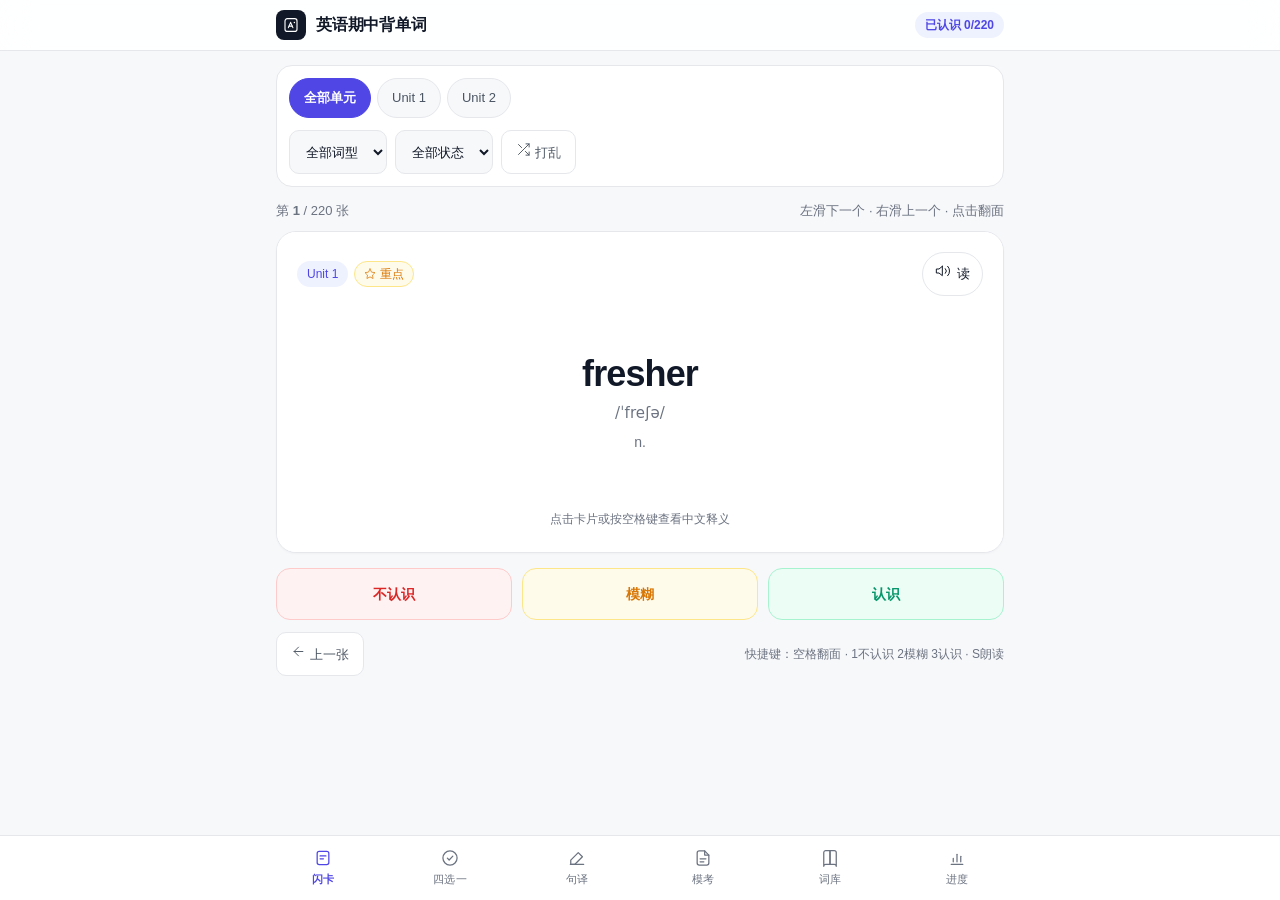
==== commit 865d351a: "Add dedicated sentence translation practice mode and editable standard answers" ====
--- a/index.html
+++ b/index.html
@@ -61,6 +61,15 @@
         </span>
         <span class="nav-label">四选一</span>
       </button>
+      <button type="button" class="nav-btn" data-tab="sentence">
+        <span class="nav-icon" aria-hidden="true">
+          <svg viewBox="0 0 24 24" width="20" height="20" fill="none" stroke="currentColor" stroke-width="1.5" stroke-linecap="round" stroke-linejoin="round">
+            <path d="M4 19.5H20" />
+            <path d="M13.5 5.5L18.5 10.5L9.5 19.5H4.5V14.5L13.5 5.5Z" />
+          </svg>
+        </span>
+        <span class="nav-label">句译</span>
+      </button>
       <button type="button" class="nav-btn" data-tab="exam">
         <span class="nav-icon" aria-hidden="true">
           <svg viewBox="0 0 24 24" width="20" height="20" fill="none" stroke="currentColor" stroke-width="1.5" stroke-linecap="round" stroke-linejoin="round">
--- a/styles.css
+++ b/styles.css
@@ -523,15 +523,12 @@
   cursor: grabbing;
 }
 
-/* Swipe state borders */
+/* Swipe state borders (neutral navigation accent) */
 .fc-card.swipe-known,
-.flashcard-card.swipe-known {
-  border-color: var(--success);
-}
-
+.flashcard-card.swipe-known,
 .fc-card.swipe-unknown,
 .flashcard-card.swipe-unknown {
-  border-color: var(--danger);
+  border-color: rgba(79, 70, 229, 0.38);
 }
 
 .fc-card.swipe-fuzzy,
@@ -546,20 +543,28 @@
   top: 16px;
   right: 16px;
   z-index: 5;
+  display: inline-flex;
+  align-items: center;
+  gap: 4px;
   padding: 5px 12px;
   border-radius: 999px;
   font-size: 12px;
   font-weight: 600;
   opacity: 0;
   pointer-events: none;
-  border: 1px solid transparent;
+  border: 1px solid rgba(79, 70, 229, 0.22);
+  background: rgba(255, 255, 255, 0.94);
+  color: var(--accent, #4F46E5);
+  backdrop-filter: blur(8px);
   transition: opacity 0.12s ease;
 }
 
 .swipe-badge-know {
-  background: var(--success-soft);
-  color: var(--success);
-  border-color: var(--success-border);
+  left: 16px;
+  right: auto;
+  background: #EEF2FF;
+  color: var(--accent, #4F46E5);
+  border-color: rgba(79, 70, 229, 0.25);
 }
 
 .swipe-badge-fuzzy {
@@ -569,9 +574,9 @@
 }
 
 .swipe-badge-unknown {
-  background: var(--danger-soft);
-  color: var(--danger);
-  border-color: var(--danger-border);
+  background: #EEF2FF;
+  color: var(--accent, #4F46E5);
+  border-color: rgba(79, 70, 229, 0.25);
 }
 
 .swipe-badge.show,
@@ -609,32 +614,32 @@
   color: #FFFFFF;
 }
 
-/* Fly-out animations */
+/* Fly-out animations (clean horizontal page slide) */
 .fly-right {
-  animation: flyRight 0.28s cubic-bezier(0.22, 1, 0.36, 1) forwards;
+  animation: flyRight 0.2s cubic-bezier(0.22, 1, 0.36, 1) forwards;
   pointer-events: none;
 }
 
 .fly-left {
-  animation: flyLeft 0.28s cubic-bezier(0.22, 1, 0.36, 1) forwards;
+  animation: flyLeft 0.2s cubic-bezier(0.22, 1, 0.36, 1) forwards;
   pointer-events: none;
 }
 
 .fly-up {
-  animation: flyUp 0.28s cubic-bezier(0.22, 1, 0.36, 1) forwards;
+  animation: flyUp 0.2s cubic-bezier(0.22, 1, 0.36, 1) forwards;
   pointer-events: none;
 }
 
 @keyframes flyRight {
   to {
-    transform: translate3d(120%, -12px, 0) rotate(10deg);
+    transform: translate3d(100%, 0, 0);
     opacity: 0;
   }
 }
 
 @keyframes flyLeft {
   to {
-    transform: translate3d(-120%, -12px, 0) rotate(-10deg);
+    transform: translate3d(-100%, 0, 0);
     opacity: 0;
   }
 }
@@ -679,6 +684,24 @@
   font-size: 14px;
   color: var(--text-muted);
   font-weight: 500;
+}
+
+.ipa-text {
+  font-family: "Lucida Sans Unicode", "DejaVu Sans", "Segoe UI", system-ui, sans-serif;
+  font-size: 14px;
+  font-weight: 400;
+  color: var(--text-muted);
+  letter-spacing: 0.01em;
+}
+
+.fc-ipa {
+  margin-top: 6px;
+  font-size: 15px;
+}
+
+.browse-ipa {
+  margin-left: 8px;
+  font-size: 13px;
 }
 
 .fc-back-box {
@@ -1306,7 +1329,7 @@
   border-top: 1px solid var(--border);
   padding-bottom: env(safe-area-inset-bottom, 0px);
   display: grid;
-  grid-template-columns: repeat(5, 1fr);
+  grid-template-columns: repeat(6, 1fr);
 }
 
 .nav-btn {
@@ -1339,6 +1362,114 @@
 .nav-label {
   font-size: 11px;
   letter-spacing: 0.01em;
+}
+
+/* Sentence Practice & Editable Answer */
+.sp-card {
+  background: var(--surface);
+  border: 1px solid var(--border);
+  border-radius: var(--radius);
+  padding: 20px 18px;
+}
+
+.sp-zh {
+  margin-top: 12px;
+  font-size: 18px;
+  font-weight: 700;
+  line-height: 1.55;
+  color: var(--text);
+}
+
+.sp-textarea {
+  width: 100%;
+  min-height: 92px;
+  margin-top: 12px;
+  padding: 12px;
+  border: 1px solid var(--border);
+  border-radius: var(--radius-sm);
+  background: #FAFAFB;
+  font-size: 15px;
+  line-height: 1.55;
+  resize: vertical;
+  transition: border-color 0.15s ease, background 0.15s ease;
+}
+
+.sp-textarea:focus {
+  outline: none;
+  border-color: var(--primary);
+  background: var(--surface);
+}
+
+.sp-btn-row {
+  margin-top: 12px;
+  display: flex;
+  gap: 8px;
+  flex-wrap: wrap;
+}
+
+.sp-answer-head {
+  display: flex;
+  align-items: center;
+  justify-content: space-between;
+  gap: 8px;
+  margin-bottom: 6px;
+}
+
+.btn-inline-edit {
+  display: inline-flex;
+  align-items: center;
+  gap: 4px;
+  padding: 4px 10px;
+  border: 1px solid var(--border);
+  border-radius: 999px;
+  background: var(--surface);
+  color: var(--text-muted);
+  font-size: 12px;
+  font-weight: 600;
+  cursor: pointer;
+  transition: border-color 0.15s ease, color 0.15s ease;
+}
+
+.btn-inline-edit:hover {
+  border-color: var(--primary);
+  color: var(--primary);
+}
+
+.badge-edited {
+  background: #EEF2FF;
+  color: var(--primary);
+}
+
+.sentence-edit-box {
+  margin-top: 10px;
+  padding: 12px;
+  background: #F8FAFC;
+  border: 1px solid var(--border);
+  border-radius: var(--radius-sm);
+}
+
+.sentence-edit-textarea {
+  width: 100%;
+  min-height: 84px;
+  padding: 10px;
+  border: 1px solid var(--border);
+  border-radius: 8px;
+  background: var(--surface);
+  font-size: 14px;
+  line-height: 1.5;
+  resize: vertical;
+}
+
+.sentence-edit-textarea:focus {
+  outline: none;
+  border-color: var(--primary);
+}
+
+.sentence-edit-actions {
+  margin-top: 8px;
+  display: flex;
+  gap: 8px;
+  flex-wrap: wrap;
 }
 
 /* Toast */
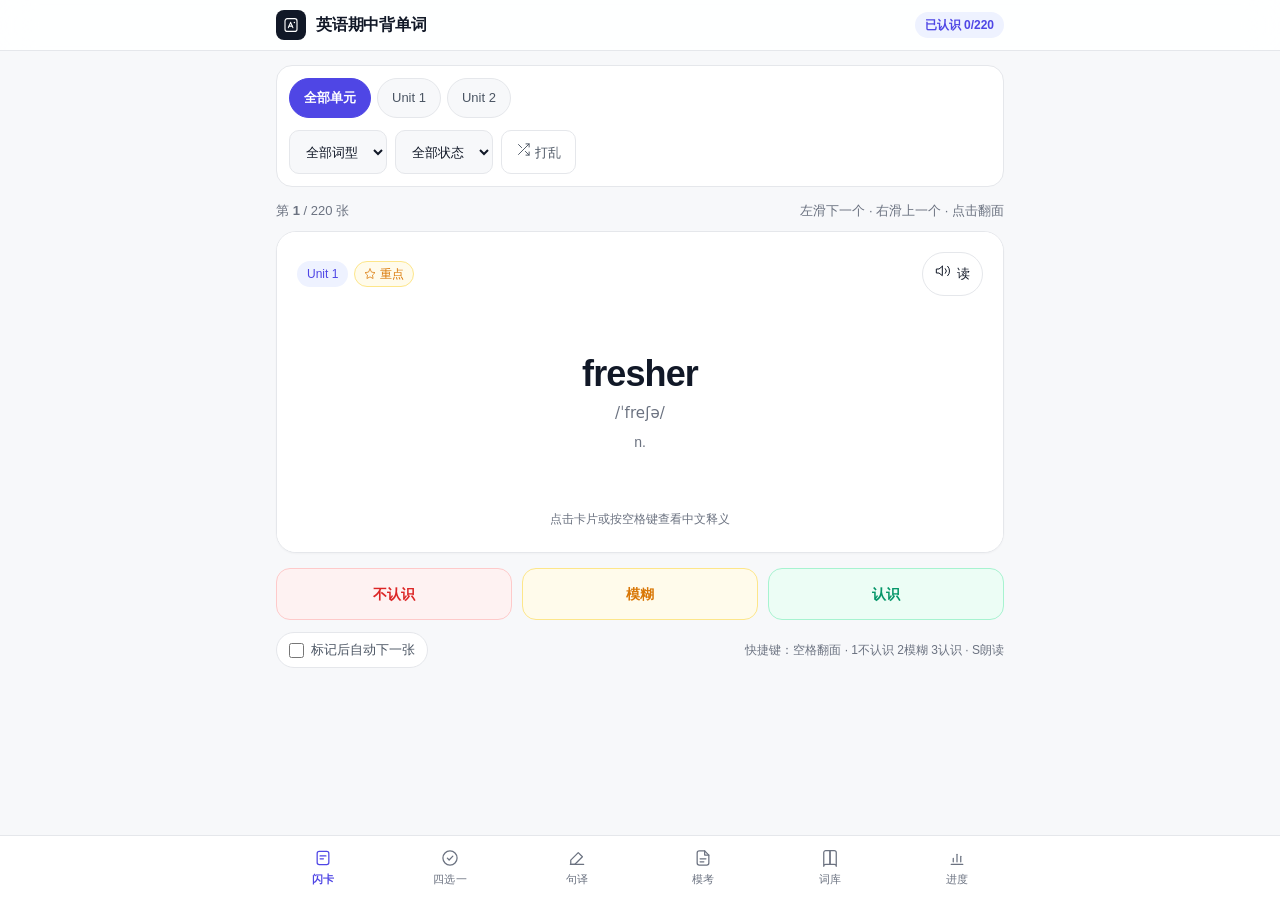
==== commit fa76703f: "Fix search double-clear, 0/0 flash, toast overlap, mobile button wrap, and exam scroll" ====
--- a/index.html
+++ b/index.html
@@ -30,7 +30,7 @@
         </div>
         <div class="header-right">
           <span id="offline-badge" class="offline-badge hidden">离线模式</span>
-          <span id="header-progress-pill" class="progress-pill">已认识 0/0</span>
+          <span id="header-progress-pill" class="progress-pill">加载中...</span>
         </div>
       </div>
     </header>
--- a/styles.css
+++ b/styles.css
@@ -614,20 +614,28 @@
   color: #FFFFFF;
 }
 
-/* Fly-out animations (clean horizontal page slide) */
+/* Fly-out & entrance animations (clean horizontal page slide) */
 .fly-right {
-  animation: flyRight 0.2s cubic-bezier(0.22, 1, 0.36, 1) forwards;
+  animation: flyRight 0.24s cubic-bezier(0.22, 1, 0.36, 1) forwards;
   pointer-events: none;
 }
 
 .fly-left {
-  animation: flyLeft 0.2s cubic-bezier(0.22, 1, 0.36, 1) forwards;
+  animation: flyLeft 0.24s cubic-bezier(0.22, 1, 0.36, 1) forwards;
   pointer-events: none;
 }
 
 .fly-up {
-  animation: flyUp 0.2s cubic-bezier(0.22, 1, 0.36, 1) forwards;
+  animation: flyUp 0.24s cubic-bezier(0.22, 1, 0.36, 1) forwards;
   pointer-events: none;
+}
+
+.enter-from-right {
+  animation: enterFromRight 0.28s cubic-bezier(0.22, 1, 0.36, 1);
+}
+
+.enter-from-left {
+  animation: enterFromLeft 0.28s cubic-bezier(0.22, 1, 0.36, 1);
 }
 
 @keyframes flyRight {
@@ -648,6 +656,28 @@
   to {
     transform: translate3d(0, -110%, 0) scale(0.94);
     opacity: 0;
+  }
+}
+
+@keyframes enterFromRight {
+  from {
+    transform: translate3d(48px, 0, 0);
+    opacity: 0;
+  }
+  to {
+    transform: translate3d(0, 0, 0);
+    opacity: 1;
+  }
+}
+
+@keyframes enterFromLeft {
+  from {
+    transform: translate3d(-48px, 0, 0);
+    opacity: 0;
+  }
+  to {
+    transform: translate3d(0, 0, 0);
+    opacity: 1;
   }
 }
 
@@ -755,24 +785,89 @@
   color: var(--danger);
 }
 
+.action-btn.btn-unknown.is-active {
+  background: var(--danger);
+  border-color: var(--danger);
+  color: #FFFFFF;
+  box-shadow: 0 4px 12px rgba(220, 38, 38, 0.25);
+}
+
 .btn-fuzzy {
   background: var(--warning-soft);
   border-color: var(--warning-border);
   color: var(--warning);
 }
 
+.action-btn.btn-fuzzy.is-active {
+  background: var(--warning);
+  border-color: var(--warning);
+  color: #FFFFFF;
+  box-shadow: 0 4px 12px rgba(217, 119, 6, 0.25);
+}
+
 .btn-known {
   background: var(--success-soft);
   border-color: var(--success-border);
   color: var(--success);
 }
 
+.action-btn.btn-known.is-active {
+  background: var(--success);
+  border-color: var(--success);
+  color: #FFFFFF;
+  box-shadow: 0 4px 12px rgba(5, 150, 105, 0.25);
+}
+
 .fc-sub-actions {
   margin-top: 12px;
   display: flex;
   justify-content: space-between;
   align-items: center;
+  flex-wrap: wrap;
+  gap: 10px;
+}
+
+.fc-autonext-toggle {
+  display: inline-flex;
+  align-items: center;
+  gap: 7px;
+  padding: 6px 12px;
+  min-height: 36px;
+  border-radius: 999px;
+  border: 1px solid var(--border);
+  background: var(--surface);
+  color: var(--text-secondary);
+  font-size: 13px;
+  font-weight: 500;
+  cursor: pointer;
+  user-select: none;
+  transition: border-color 0.15s ease, background-color 0.15s ease, color 0.15s ease;
+}
+
+.fc-autonext-toggle:hover {
+  border-color: var(--border-strong);
+  color: var(--text);
+}
+
+.fc-autonext-toggle:has(input:checked) {
+  border-color: var(--primary);
+  background: var(--primary-soft, #EEF2FF);
+  color: var(--primary);
+}
+
+.fc-autonext-toggle input {
+  width: 15px;
+  height: 15px;
+  margin: 0;
+  accent-color: var(--primary);
+  cursor: pointer;
+}
+
+.sp-top-actions {
+  display: inline-flex;
+  align-items: center;
   gap: 8px;
+  flex-shrink: 0;
 }
 
 .btn-ghost {
@@ -1404,7 +1499,11 @@
   margin-top: 12px;
   display: flex;
   gap: 8px;
-  flex-wrap: wrap;
+  flex-wrap: nowrap;
+}
+
+.sp-btn-row .btn-primary {
+  flex: 1;
 }
 
 .sp-answer-head {
@@ -1472,12 +1571,17 @@
   flex-wrap: wrap;
 }
 
+.search-input::-webkit-search-cancel-button {
+  -webkit-appearance: none;
+  appearance: none;
+}
+
 /* Toast */
 .toast {
   position: fixed;
   left: 50%;
-  bottom: calc(var(--nav-height) + env(safe-area-inset-bottom, 0px) + 16px);
-  transform: translateX(-50%) translateY(14px);
+  top: 64px;
+  transform: translateX(-50%) translateY(-10px);
   background: rgba(17, 24, 39, 0.92);
   color: #FFFFFF;
   padding: 10px 18px;
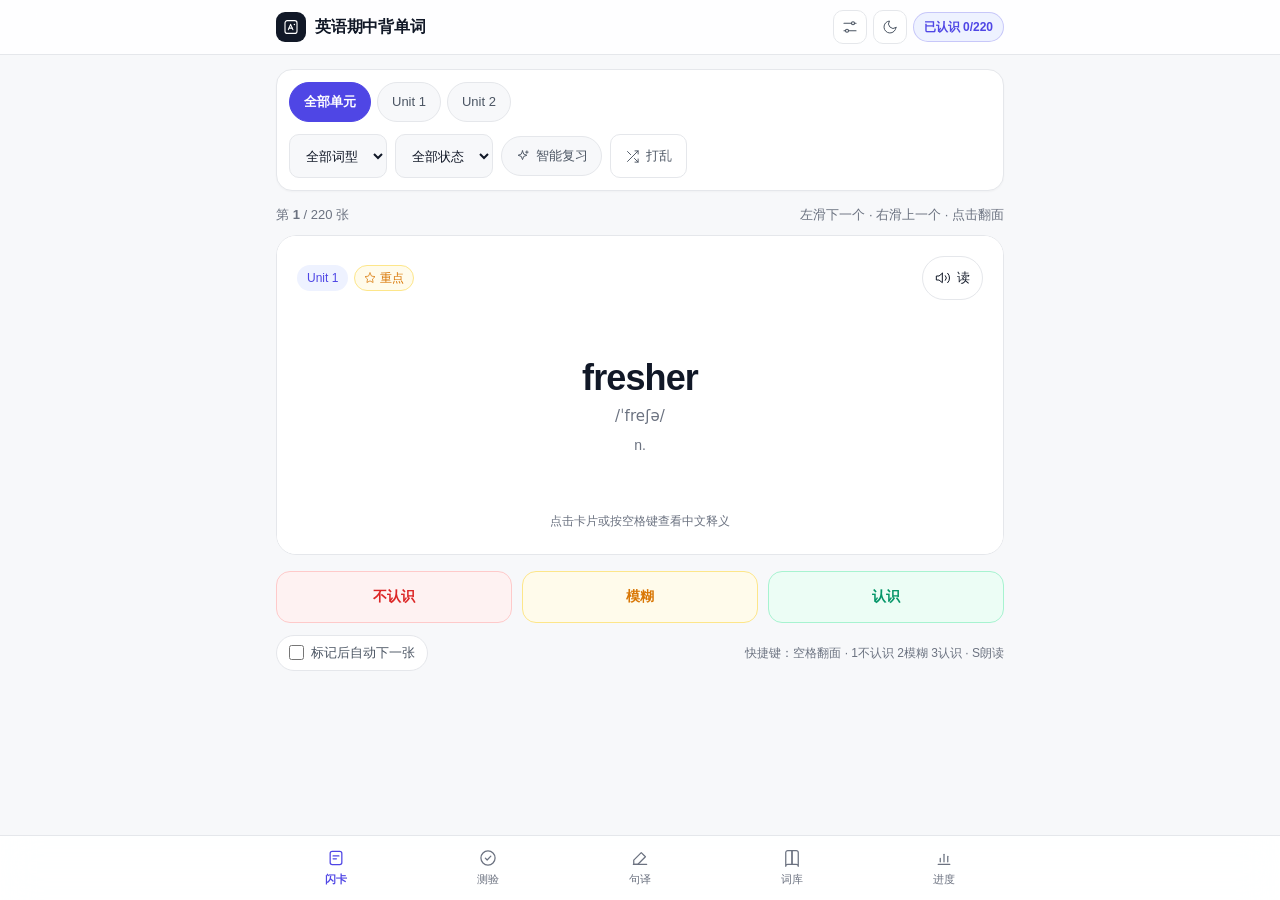
==== commit 04603915: "v3 flagship upgrade: modular JS, dark mode, smart review, spelling/dictation, tolerant import/export" ====
--- a/index.html
+++ b/index.html
@@ -3,6 +3,7 @@
 <head>
   <meta charset="UTF-8">
   <meta name="viewport" content="width=device-width, initial-scale=1.0, viewport-fit=cover">
+  <meta name="color-scheme" content="light dark">
   <meta name="theme-color" content="#FFFFFF">
   <meta name="apple-mobile-web-app-capable" content="yes">
   <meta name="apple-mobile-web-app-status-bar-style" content="default">
@@ -30,8 +31,24 @@
         </div>
         <div class="header-right">
           <span id="offline-badge" class="offline-badge hidden">离线模式</span>
+          <button type="button" id="audio-settings-btn" class="icon-btn" aria-label="语音设置" aria-expanded="false" aria-controls="audio-popover" title="语音设置">
+            <svg viewBox="0 0 24 24" width="18" height="18" fill="none" stroke="currentColor" stroke-width="1.5" stroke-linecap="round" stroke-linejoin="round" aria-hidden="true">
+              <path d="M4 7H14" />
+              <path d="M18 7H20" />
+              <circle cx="16" cy="7" r="2" />
+              <path d="M4 17H6" />
+              <path d="M10 17H20" />
+              <circle cx="8" cy="17" r="2" />
+            </svg>
+          </button>
+          <button type="button" id="theme-toggle-btn" class="icon-btn" aria-label="切换主题" title="切换主题">
+            <svg viewBox="0 0 24 24" width="18" height="18" fill="none" stroke="currentColor" stroke-width="1.5" stroke-linecap="round" stroke-linejoin="round" aria-hidden="true">
+              <path d="M20.2 14.4A8.5 8.5 0 1 1 9.6 3.8a6.8 6.8 0 0 0 10.6 10.6Z" />
+            </svg>
+          </button>
           <span id="header-progress-pill" class="progress-pill">加载中...</span>
         </div>
+        <div id="audio-popover" class="audio-popover hidden" role="dialog" aria-label="语音设置"></div>
       </div>
     </header>
 
@@ -52,14 +69,14 @@
         </span>
         <span class="nav-label">闪卡</span>
       </button>
-      <button type="button" class="nav-btn" data-tab="quiz">
+      <button type="button" class="nav-btn" data-tab="practice">
         <span class="nav-icon" aria-hidden="true">
           <svg viewBox="0 0 24 24" width="20" height="20" fill="none" stroke="currentColor" stroke-width="1.5" stroke-linecap="round" stroke-linejoin="round">
             <circle cx="12" cy="12" r="8.5" />
             <path d="M8.8 12.2L11 14.4L15.4 9.8" />
           </svg>
         </span>
-        <span class="nav-label">四选一</span>
+        <span class="nav-label">测验</span>
       </button>
       <button type="button" class="nav-btn" data-tab="sentence">
         <span class="nav-icon" aria-hidden="true">
@@ -69,17 +86,6 @@
           </svg>
         </span>
         <span class="nav-label">句译</span>
-      </button>
-      <button type="button" class="nav-btn" data-tab="exam">
-        <span class="nav-icon" aria-hidden="true">
-          <svg viewBox="0 0 24 24" width="20" height="20" fill="none" stroke="currentColor" stroke-width="1.5" stroke-linecap="round" stroke-linejoin="round">
-            <path d="M14 3.5H7.5A2.5 2.5 0 0 0 5 6V18A2.5 2.5 0 0 0 7.5 20.5H16.5A2.5 2.5 0 0 0 19 18V8.5L14 3.5Z" />
-            <path d="M14 3.5V8.5H19" />
-            <path d="M8.5 13H15.5" />
-            <path d="M8.5 16.5H13" />
-          </svg>
-        </span>
-        <span class="nav-label">模考</span>
       </button>
       <button type="button" class="nav-btn" data-tab="browse">
         <span class="nav-icon" aria-hidden="true">
@@ -104,6 +110,9 @@
     </nav>
   </div>
 
-  <script src="./app.js" defer></script>
+  <script src="./js/core.js" defer></script>
+  <script src="./js/views-study.js" defer></script>
+  <script src="./js/views-hub.js" defer></script>
+  <script src="./js/main.js" defer></script>
 </body>
 </html>
--- a/styles.css
+++ b/styles.css
@@ -1,8 +1,14 @@
 :root {
+  color-scheme: light;
   --bg: #F7F8FA;
   --surface: #FFFFFF;
   --surface-subtle: #F3F4F6;
   --surface-soft: #EEF2FF;
+  --header-bg: rgba(255, 255, 255, 0.86);
+  --nav-bg: rgba(255, 255, 255, 0.90);
+  --sticky-bg: rgba(247, 248, 250, 0.90);
+  --input-bg: #FAFAFB;
+  --edit-box-bg: #F8FAFC;
   --text: #111827;
   --text-secondary: #4B5563;
   --text-muted: #6B7280;
@@ -10,24 +16,93 @@
   --border-strong: #D1D5DB;
   --primary: #4F46E5;
   --primary-hover: #4338CA;
+  --primary-solid: #4F46E5;
+  --primary-solid-hover: #4338CA;
   --primary-soft: #EEF2FF;
+  --primary-border: rgba(79, 70, 229, 0.25);
   --success: #059669;
+  --success-solid: #059669;
+  --success-text: #065F46;
   --success-soft: #ECFDF5;
   --success-border: #A7F3D0;
   --warning: #D97706;
+  --warning-solid: #D97706;
+  --warning-text: #92400E;
   --warning-soft: #FFFBEB;
   --warning-border: #FDE68A;
   --danger: #DC2626;
+  --danger-solid: #DC2626;
+  --danger-text: #991B1B;
   --danger-soft: #FEF2F2;
   --danger-border: #FECACA;
   --star: #D97706;
   --star-soft: #FFFBEB;
+  --brand-bg: #111827;
+  --brand-fg: #FFFFFF;
+  --seg-bg: #ECEEF2;
+  --seg-active-bg: #FFFFFF;
+  --seg-active-shadow: 0 1px 3px rgba(17, 24, 39, 0.08), 0 1px 1px rgba(17, 24, 39, 0.04);
+  --swipe-tag-bg: rgba(255, 255, 255, 0.94);
+  --toast-bg: rgba(17, 24, 39, 0.92);
+  --toast-text: #FFFFFF;
   --radius: 16px;
   --radius-sm: 10px;
   --radius-lg: 20px;
   --shadow-hairline: 0 1px 2px rgba(17, 24, 39, 0.03);
+  --shadow-popover: 0 14px 34px rgba(17, 24, 39, 0.12), 0 2px 6px rgba(17, 24, 39, 0.05);
   --nav-height: 64px;
   --container-max: 760px;
+}
+
+[data-theme="dark"] {
+  color-scheme: dark;
+  --bg: #0B0D12;
+  --surface: #151821;
+  --surface-subtle: #1C202B;
+  --surface-soft: rgba(129, 140, 248, 0.14);
+  --header-bg: rgba(11, 13, 18, 0.84);
+  --nav-bg: rgba(17, 20, 28, 0.88);
+  --sticky-bg: rgba(11, 13, 18, 0.88);
+  --input-bg: #10131B;
+  --edit-box-bg: #1A1E29;
+  --text: #F3F4F6;
+  --text-secondary: #CBD5E1;
+  --text-muted: #94A3B8;
+  --border: #262B38;
+  --border-strong: #374151;
+  --primary: #818CF8;
+  --primary-hover: #6366F1;
+  --primary-solid: #6366F1;
+  --primary-solid-hover: #4F46E5;
+  --primary-soft: rgba(129, 140, 248, 0.15);
+  --primary-border: rgba(129, 140, 248, 0.34);
+  --success: #34D399;
+  --success-solid: #059669;
+  --success-text: #A7F3D0;
+  --success-soft: rgba(16, 185, 129, 0.14);
+  --success-border: rgba(52, 211, 153, 0.30);
+  --warning: #FBBF24;
+  --warning-solid: #D97706;
+  --warning-text: #FDE68A;
+  --warning-soft: rgba(245, 158, 11, 0.14);
+  --warning-border: rgba(251, 191, 36, 0.30);
+  --danger: #F87171;
+  --danger-solid: #DC2626;
+  --danger-text: #FECACA;
+  --danger-soft: rgba(239, 68, 68, 0.14);
+  --danger-border: rgba(248, 113, 113, 0.30);
+  --star: #FBBF24;
+  --star-soft: rgba(245, 158, 11, 0.14);
+  --brand-bg: #818CF8;
+  --brand-fg: #0B0D12;
+  --seg-bg: #11141C;
+  --seg-active-bg: #222736;
+  --seg-active-shadow: 0 1px 4px rgba(0, 0, 0, 0.42);
+  --swipe-tag-bg: rgba(21, 24, 33, 0.94);
+  --toast-bg: rgba(30, 35, 48, 0.96);
+  --toast-text: #F9FAFB;
+  --shadow-hairline: 0 1px 2px rgba(0, 0, 0, 0.28);
+  --shadow-popover: 0 18px 42px rgba(0, 0, 0, 0.56), 0 0 0 1px rgba(255, 255, 255, 0.04);
 }
 
 *,
@@ -40,6 +115,8 @@
 body {
   margin: 0;
   padding: 0;
+  overflow-x: hidden;
+  max-width: 100vw;
   background: var(--bg);
   color: var(--text);
   font-family: -apple-system, BlinkMacSystemFont, "SF Pro Text", "SF Pro Display", "Segoe UI", "PingFang SC", "Hiragino Sans GB", "Microsoft YaHei", sans-serif;
@@ -62,12 +139,22 @@
   touch-action: manipulation;
 }
 
+button:focus-visible,
+input:focus-visible,
+select:focus-visible,
+textarea:focus-visible {
+  outline: 2px solid var(--primary);
+  outline-offset: 2px;
+}
+
 .hidden {
   display: none !important;
 }
 
 .app-shell {
   min-height: 100dvh;
+  max-width: 100vw;
+  overflow-x: hidden;
   display: flex;
   flex-direction: column;
   padding-bottom: calc(var(--nav-height) + env(safe-area-inset-bottom, 0px) + 16px);
@@ -77,36 +164,37 @@
 .app-header {
   position: sticky;
   top: 0;
-  z-index: 20;
-  background: rgba(255, 255, 255, 0.88);
-  backdrop-filter: saturate(180%) blur(16px);
-  -webkit-backdrop-filter: saturate(180%) blur(16px);
+  z-index: 25;
+  background: var(--header-bg);
+  backdrop-filter: saturate(180%) blur(18px);
+  -webkit-backdrop-filter: saturate(180%) blur(18px);
   border-bottom: 1px solid var(--border);
 }
 
 .header-inner {
+  position: relative;
   max-width: var(--container-max);
   margin: 0 auto;
   padding: 10px 16px;
   display: flex;
   align-items: center;
   justify-content: space-between;
-  gap: 10px;
+  gap: 8px;
 }
 
 .brand {
   display: flex;
   align-items: center;
-  gap: 10px;
+  gap: 9px;
   min-width: 0;
 }
 
 .brand-dot {
   width: 30px;
   height: 30px;
-  border-radius: 8px;
-  background: var(--text);
-  color: #FFFFFF;
+  border-radius: 9px;
+  background: var(--brand-bg);
+  color: var(--brand-fg);
   display: inline-flex;
   align-items: center;
   justify-content: center;
@@ -129,6 +217,43 @@
   align-items: center;
   gap: 6px;
   flex-shrink: 0;
+}
+
+.icon-btn {
+  width: 34px;
+  height: 34px;
+  padding: 0;
+  border-radius: 10px;
+  border: 1px solid var(--border);
+  background: var(--surface);
+  color: var(--text-secondary);
+  display: inline-flex;
+  align-items: center;
+  justify-content: center;
+  cursor: pointer;
+  flex-shrink: 0;
+  transition: background-color 0.15s ease, border-color 0.15s ease, color 0.15s ease, transform 0.1s ease;
+}
+
+.icon-btn:hover {
+  border-color: var(--border-strong);
+  color: var(--text);
+  background: var(--surface-subtle);
+}
+
+.icon-btn:active {
+  transform: scale(0.95);
+}
+
+.icon-btn.active,
+.icon-btn[aria-expanded="true"] {
+  background: var(--primary-soft);
+  border-color: var(--primary-border);
+  color: var(--primary);
+}
+
+.icon-btn svg {
+  display: block;
 }
 
 .offline-badge {
@@ -139,16 +264,155 @@
   background: var(--warning-soft);
   color: var(--warning);
   border: 1px solid var(--warning-border);
+  white-space: nowrap;
 }
 
 .progress-pill {
   font-size: 12px;
   font-weight: 600;
-  padding: 4px 10px;
+  padding: 5px 10px;
   border-radius: 999px;
   background: var(--primary-soft);
   color: var(--primary);
+  border: 1px solid var(--primary-border);
   font-variant-numeric: tabular-nums;
+  white-space: nowrap;
+}
+
+/* Audio Settings Popover */
+.audio-popover {
+  position: absolute;
+  top: calc(100% + 8px);
+  right: 16px;
+  width: min(296px, calc(100vw - 32px));
+  z-index: 40;
+  background: var(--surface);
+  border: 1px solid var(--border);
+  border-radius: var(--radius);
+  padding: 14px;
+  box-shadow: var(--shadow-popover);
+  display: flex;
+  flex-direction: column;
+  gap: 12px;
+  animation: popoverIn 0.16s cubic-bezier(0.22, 1, 0.36, 1);
+}
+
+@keyframes popoverIn {
+  from {
+    opacity: 0;
+    transform: translateY(-6px) scale(0.98);
+  }
+  to {
+    opacity: 1;
+    transform: translateY(0) scale(1);
+  }
+}
+
+.audio-pop-head,
+.popover-head {
+  display: flex;
+  align-items: center;
+  justify-content: space-between;
+  font-size: 13px;
+  font-weight: 600;
+  color: var(--text);
+  padding-bottom: 8px;
+  border-bottom: 1px solid var(--border);
+}
+
+.audio-pop-row,
+.audio-pop-section,
+.popover-row,
+.popover-section {
+  display: flex;
+  flex-direction: column;
+  gap: 6px;
+}
+
+.audio-pop-label,
+.popover-label {
+  font-size: 12px;
+  font-weight: 500;
+  color: var(--text-muted);
+}
+
+.audio-pop-pills,
+.popover-pills {
+  display: grid;
+  grid-auto-flow: column;
+  grid-auto-columns: 1fr;
+  gap: 6px;
+}
+
+.audio-pop-pill,
+.popover-pill,
+.audio-popover [data-pref-accent],
+.audio-popover [data-pref-rate] {
+  min-height: 36px;
+  padding: 6px 10px;
+  border-radius: 10px;
+  border: 1px solid var(--border);
+  background: var(--bg);
+  color: var(--text-secondary);
+  font-size: 13px;
+  font-weight: 500;
+  cursor: pointer;
+  display: inline-flex;
+  align-items: center;
+  justify-content: center;
+  transition: background-color 0.15s ease, border-color 0.15s ease, color 0.15s ease;
+}
+
+.audio-pop-pill:hover,
+.popover-pill:hover,
+.audio-popover [data-pref-accent]:hover,
+.audio-popover [data-pref-rate]:hover {
+  border-color: var(--border-strong);
+  color: var(--text);
+}
+
+.audio-pop-pill.active,
+.popover-pill.active,
+.audio-popover [data-pref-accent].active,
+.audio-popover [data-pref-rate].active {
+  background: var(--primary-soft);
+  border-color: var(--primary);
+  color: var(--primary);
+  font-weight: 600;
+}
+
+.popover-toggle-row {
+  padding-top: 2px;
+}
+
+.audio-pop-toggle,
+.popover-toggle,
+.audio-switch {
+  display: flex;
+  align-items: center;
+  justify-content: space-between;
+  gap: 10px;
+  padding: 9px 10px;
+  border-radius: 10px;
+  background: var(--bg);
+  border: 1px solid var(--border);
+  font-size: 13px;
+  font-weight: 500;
+  color: var(--text);
+  cursor: pointer;
+  user-select: none;
+}
+
+.audio-pop-toggle input[type="checkbox"],
+.popover-toggle input[type="checkbox"],
+.audio-switch input[type="checkbox"],
+#pref-autospeak-checkbox {
+  width: 17px;
+  height: 17px;
+  margin: 0;
+  accent-color: var(--primary);
+  cursor: pointer;
+  flex-shrink: 0;
 }
 
 /* Main */
@@ -171,6 +435,47 @@
   font-size: 14px;
 }
 
+/* iOS Segmented Control (Practice Hub) */
+.seg-control {
+  display: grid;
+  grid-template-columns: repeat(3, 1fr);
+  gap: 3px;
+  padding: 3px;
+  margin-bottom: 14px;
+  background: var(--seg-bg);
+  border: 1px solid var(--border);
+  border-radius: 13px;
+}
+
+.seg-btn {
+  min-height: 38px;
+  padding: 6px 10px;
+  border: none;
+  border-radius: 10px;
+  background: transparent;
+  color: var(--text-secondary);
+  font-size: 13px;
+  font-weight: 500;
+  cursor: pointer;
+  display: inline-flex;
+  align-items: center;
+  justify-content: center;
+  gap: 5px;
+  white-space: nowrap;
+  transition: background-color 0.16s ease, color 0.16s ease, box-shadow 0.16s ease;
+}
+
+.seg-btn:hover {
+  color: var(--text);
+}
+
+.seg-btn.active {
+  background: var(--seg-active-bg);
+  color: var(--text);
+  font-weight: 600;
+  box-shadow: var(--seg-active-shadow);
+}
+
 /* Filter Panel & Horizontal Scrollable Unit Pills */
 .filter-panel {
   background: var(--surface);
@@ -181,6 +486,7 @@
   display: flex;
   flex-direction: column;
   gap: 10px;
+  box-shadow: var(--shadow-hairline);
 }
 
 .filter-row {
@@ -241,10 +547,49 @@
 }
 
 .chip-btn.active {
-  background: var(--primary);
+  background: var(--primary-solid);
+  border-color: var(--primary-solid);
+  color: #FFFFFF;
+  font-weight: 600;
+}
+
+/* Smart Review / Dictation Toggle Pill */
+.smart-pill {
+  display: inline-flex;
+  align-items: center;
+  justify-content: center;
+  gap: 6px;
+  min-height: 40px;
+  padding: 6px 13px;
+  border-radius: 999px;
+  border: 1px solid var(--border);
+  background: var(--bg);
+  color: var(--text-secondary);
+  font-size: 13px;
+  font-weight: 500;
+  cursor: pointer;
+  white-space: nowrap;
+  transition: background-color 0.15s ease, border-color 0.15s ease, color 0.15s ease, transform 0.1s ease;
+}
+
+.smart-pill:hover {
+  border-color: var(--border-strong);
+  color: var(--text);
+}
+
+.smart-pill:active {
+  transform: scale(0.97);
+}
+
+.smart-pill.active {
+  background: var(--primary-soft);
   border-color: var(--primary);
-  color: #FFFFFF;
-  font-weight: 600;
+  color: var(--primary);
+  font-weight: 600;
+}
+
+.smart-pill svg {
+  flex-shrink: 0;
 }
 
 .select-sm {
@@ -256,6 +601,7 @@
   font-size: 13px;
   min-height: 44px;
   outline: none;
+  transition: border-color 0.15s ease, background-color 0.15s ease;
 }
 
 .select-sm:focus {
@@ -279,11 +625,16 @@
   min-height: 44px;
   border: 1px solid var(--border);
   background: var(--bg);
+  color: var(--text);
   border-radius: var(--radius-sm);
   padding: 10px 38px 10px 12px;
   font-size: 14px;
   outline: none;
   transition: border-color 0.15s ease, background-color 0.15s ease;
+}
+
+.search-input::placeholder {
+  color: var(--text-muted);
 }
 
 .search-input:focus {
@@ -385,7 +736,7 @@
 
 .speak-btn:hover {
   border-color: var(--border-strong);
-  background: var(--bg);
+  background: var(--surface-subtle);
 }
 
 .speak-btn:active {
@@ -397,6 +748,13 @@
   background: var(--primary-soft);
   border-color: var(--primary);
   color: var(--primary);
+}
+
+.tts-icon {
+  display: inline-flex;
+  align-items: center;
+  justify-content: center;
+  line-height: 1;
 }
 
 .tts-speaking {
@@ -448,11 +806,12 @@
   }
 }
 
-/* Flashcard View & 3D Flip + Swipe */
+/* Flashcard View & 3D Flip + 3-Card Carousel Swipe */
 .fc-meta-bar {
   display: flex;
   align-items: center;
   justify-content: space-between;
+  gap: 8px;
   margin-bottom: 10px;
   font-size: 13px;
   color: var(--text-muted);
@@ -462,11 +821,49 @@
 .fc-stage,
 .flashcard-stage {
   position: relative;
+  overflow: hidden;
+  border-radius: var(--radius-lg);
+  touch-action: none;
+  user-select: none;
+  -webkit-user-select: none;
+  margin-bottom: 16px;
+  height: 320px;
+}
+
+.fc-track {
+  position: relative;
+  width: 100%;
+  height: 320px;
+  will-change: transform;
+  transform: translate3d(0, 0, 0);
+}
+
+.fc-track.is-animating {
+  transition: transform 0.26s cubic-bezier(0.22, 1, 0.36, 1);
+}
+
+.fc-slot {
+  position: absolute;
+  top: 0;
+  left: 0;
+  width: 100%;
+  height: 320px;
   perspective: 1200px;
   -webkit-perspective: 1200px;
-  touch-action: pan-y;
-  user-select: none;
-  margin-bottom: 16px;
+}
+
+.fc-slot-prev {
+  transform: translate3d(calc(-100% - 12px), 0, 0);
+  pointer-events: none;
+}
+
+.fc-slot-curr {
+  transform: translate3d(0, 0, 0);
+}
+
+.fc-slot-next {
+  transform: translate3d(calc(100% + 12px), 0, 0);
+  pointer-events: none;
 }
 
 .fc-card,
@@ -477,11 +874,13 @@
   border: 1px solid var(--border);
   border-radius: var(--radius-lg);
   box-shadow: var(--shadow-hairline);
-  min-height: 300px;
+  height: 320px;
+  min-height: 320px;
+  max-height: 320px;
   cursor: pointer;
   transform-style: preserve-3d;
   -webkit-transform-style: preserve-3d;
-  transition: transform 0.5s cubic-bezier(0.22, 1, 0.36, 1), border-color 0.18s ease, opacity 0.25s ease;
+  transition: transform 0.42s cubic-bezier(0.22, 1, 0.36, 1), border-color 0.18s ease;
   will-change: transform;
 }
 
@@ -502,6 +901,8 @@
 .flashcard-front,
 .flashcard-back {
   grid-area: 1 / 1;
+  height: 100%;
+  overflow: hidden;
   backface-visibility: hidden;
   -webkit-backface-visibility: hidden;
   padding: 20px 20px 24px;
@@ -523,12 +924,12 @@
   cursor: grabbing;
 }
 
-/* Swipe state borders (neutral navigation accent) */
+/* Swipe state borders */
 .fc-card.swipe-known,
 .flashcard-card.swipe-known,
 .fc-card.swipe-unknown,
 .flashcard-card.swipe-unknown {
-  border-color: rgba(79, 70, 229, 0.38);
+  border-color: var(--primary-border);
 }
 
 .fc-card.swipe-fuzzy,
@@ -552,19 +953,20 @@
   font-weight: 600;
   opacity: 0;
   pointer-events: none;
-  border: 1px solid rgba(79, 70, 229, 0.22);
-  background: rgba(255, 255, 255, 0.94);
-  color: var(--accent, #4F46E5);
+  border: 1px solid var(--primary-border);
+  background: var(--swipe-tag-bg);
+  color: var(--primary);
   backdrop-filter: blur(8px);
+  -webkit-backdrop-filter: blur(8px);
   transition: opacity 0.12s ease;
 }
 
 .swipe-badge-know {
   left: 16px;
   right: auto;
-  background: #EEF2FF;
-  color: var(--accent, #4F46E5);
-  border-color: rgba(79, 70, 229, 0.25);
+  background: var(--primary-soft);
+  color: var(--primary);
+  border-color: var(--primary-border);
 }
 
 .swipe-badge-fuzzy {
@@ -574,9 +976,9 @@
 }
 
 .swipe-badge-unknown {
-  background: #EEF2FF;
-  color: var(--accent, #4F46E5);
-  border-color: rgba(79, 70, 229, 0.25);
+  background: var(--primary-soft);
+  color: var(--primary);
+  border-color: var(--primary-border);
 }
 
 .swipe-badge.show,
@@ -588,7 +990,7 @@
 }
 
 .fc-card.swipe-known .fc-swipe-tag {
-  background: var(--success);
+  background: var(--success-solid);
   color: #FFFFFF;
 }
 
@@ -599,7 +1001,7 @@
 }
 
 .fc-card.swipe-unknown .fc-swipe-tag {
-  background: var(--danger);
+  background: var(--danger-solid);
   color: #FFFFFF;
 }
 
@@ -610,11 +1012,11 @@
 }
 
 .fc-card.swipe-fuzzy .fc-swipe-tag {
-  background: var(--warning);
+  background: var(--warning-solid);
   color: #FFFFFF;
 }
 
-/* Fly-out & entrance animations (clean horizontal page slide) */
+/* Fly-out & entrance animations */
 .fly-right {
   animation: flyRight 0.24s cubic-bezier(0.22, 1, 0.36, 1) forwards;
   pointer-events: none;
@@ -696,7 +1098,7 @@
 
 .fc-center {
   text-align: center;
-  padding: 24px 8px;
+  padding: 20px 8px;
 }
 
 .fc-word {
@@ -772,7 +1174,7 @@
   align-items: center;
   justify-content: center;
   gap: 2px;
-  transition: transform 0.1s ease, background-color 0.15s ease, border-color 0.15s ease;
+  transition: transform 0.1s ease, background-color 0.15s ease, border-color 0.15s ease, box-shadow 0.15s ease;
 }
 
 .action-btn:active {
@@ -786,10 +1188,10 @@
 }
 
 .action-btn.btn-unknown.is-active {
-  background: var(--danger);
-  border-color: var(--danger);
+  background: var(--danger-solid);
+  border-color: var(--danger-solid);
   color: #FFFFFF;
-  box-shadow: 0 4px 12px rgba(220, 38, 38, 0.25);
+  box-shadow: 0 4px 12px rgba(220, 38, 38, 0.28);
 }
 
 .btn-fuzzy {
@@ -799,10 +1201,10 @@
 }
 
 .action-btn.btn-fuzzy.is-active {
-  background: var(--warning);
-  border-color: var(--warning);
+  background: var(--warning-solid);
+  border-color: var(--warning-solid);
   color: #FFFFFF;
-  box-shadow: 0 4px 12px rgba(217, 119, 6, 0.25);
+  box-shadow: 0 4px 12px rgba(217, 119, 6, 0.28);
 }
 
 .btn-known {
@@ -812,10 +1214,10 @@
 }
 
 .action-btn.btn-known.is-active {
-  background: var(--success);
-  border-color: var(--success);
+  background: var(--success-solid);
+  border-color: var(--success-solid);
   color: #FFFFFF;
-  box-shadow: 0 4px 12px rgba(5, 150, 105, 0.25);
+  box-shadow: 0 4px 12px rgba(5, 150, 105, 0.28);
 }
 
 .fc-sub-actions {
@@ -824,7 +1226,7 @@
   justify-content: space-between;
   align-items: center;
   flex-wrap: wrap;
-  gap: 10px;
+  gap: 8px;
 }
 
 .fc-autonext-toggle {
@@ -851,7 +1253,7 @@
 
 .fc-autonext-toggle:has(input:checked) {
   border-color: var(--primary);
-  background: var(--primary-soft, #EEF2FF);
+  background: var(--primary-soft);
   color: var(--primary);
 }
 
@@ -863,6 +1265,39 @@
   cursor: pointer;
 }
 
+/* 1-Tap Undo Bar / Pill */
+.undo-bar {
+  display: inline-flex;
+  align-items: center;
+  justify-content: center;
+  gap: 6px;
+  padding: 6px 12px;
+  min-height: 36px;
+  border-radius: 999px;
+  border: 1px solid var(--border);
+  background: var(--surface);
+  color: var(--text-secondary);
+  font-size: 13px;
+  font-weight: 500;
+  cursor: pointer;
+  transition: border-color 0.15s ease, color 0.15s ease, background-color 0.15s ease, transform 0.1s ease;
+}
+
+.undo-bar:hover {
+  border-color: var(--primary);
+  color: var(--primary);
+  background: var(--primary-soft);
+}
+
+.undo-bar:active {
+  transform: scale(0.97);
+}
+
+.undo-bar svg,
+#fc-undo-btn svg {
+  flex-shrink: 0;
+}
+
 .sp-top-actions {
   display: inline-flex;
   align-items: center;
@@ -871,6 +1306,10 @@
 }
 
 .btn-ghost {
+  display: inline-flex;
+  align-items: center;
+  justify-content: center;
+  gap: 6px;
   border: 1px solid var(--border);
   background: var(--surface);
   color: var(--text-secondary);
@@ -880,17 +1319,26 @@
   font-size: 13px;
   font-weight: 500;
   cursor: pointer;
-  transition: border-color 0.15s ease, color 0.15s ease, background-color 0.15s ease;
+  transition: border-color 0.15s ease, color 0.15s ease, background-color 0.15s ease, transform 0.1s ease;
 }
 
 .btn-ghost:hover {
   border-color: var(--border-strong);
   color: var(--text);
+  background: var(--surface-subtle);
+}
+
+.btn-ghost:active {
+  transform: scale(0.98);
 }
 
 .btn-primary {
+  display: inline-flex;
+  align-items: center;
+  justify-content: center;
+  gap: 6px;
   border: none;
-  background: var(--primary);
+  background: var(--primary-solid);
   color: #FFFFFF;
   border-radius: var(--radius-sm);
   padding: 12px 18px;
@@ -903,11 +1351,23 @@
 }
 
 .btn-primary:hover {
-  background: var(--primary-hover);
+  background: var(--primary-solid-hover);
 }
 
 .btn-primary:active {
   transform: scale(0.99);
+}
+
+.btn-danger-ghost {
+  color: var(--danger);
+  border-color: var(--danger-border);
+  background: var(--danger-soft);
+}
+
+.btn-danger-ghost:hover {
+  border-color: var(--danger);
+  color: var(--danger);
+  background: var(--danger-soft);
 }
 
 .kbd-tip {
@@ -916,12 +1376,64 @@
   color: var(--text-muted);
 }
 
+/* Auto Mastery Feedback Pill (Quiz & Spell) */
+.auto-feedback-pill {
+  display: inline-flex;
+  align-items: center;
+  justify-content: center;
+  gap: 6px;
+  align-self: flex-start;
+  padding: 6px 12px;
+  border-radius: 999px;
+  font-size: 12px;
+  font-weight: 600;
+  background: var(--primary-soft);
+  color: var(--primary);
+  border: 1px solid var(--primary-border);
+  animation: fadeSlideUp 0.2s cubic-bezier(0.22, 1, 0.36, 1);
+}
+
+.auto-feedback-pill.is-upgrade,
+.auto-feedback-pill.is-success,
+.auto-feedback-pill.feedback-up {
+  background: var(--success-soft);
+  color: var(--success);
+  border-color: var(--success-border);
+}
+
+.auto-feedback-pill.is-downgrade,
+.auto-feedback-pill.is-danger,
+.auto-feedback-pill.feedback-down {
+  background: var(--danger-soft);
+  color: var(--danger);
+  border-color: var(--danger-border);
+}
+
+.auto-feedback-pill.is-warning,
+.auto-feedback-pill.feedback-warn {
+  background: var(--warning-soft);
+  color: var(--warning);
+  border-color: var(--warning-border);
+}
+
+@keyframes fadeSlideUp {
+  from {
+    opacity: 0;
+    transform: translateY(4px);
+  }
+  to {
+    opacity: 1;
+    transform: translateY(0);
+  }
+}
+
 /* Quiz View */
 .quiz-card {
   background: var(--surface);
   border: 1px solid var(--border);
   border-radius: var(--radius);
   padding: 20px;
+  box-shadow: var(--shadow-hairline);
 }
 
 .quiz-prompt-row {
@@ -959,6 +1471,7 @@
   text-align: left;
   border: 1px solid var(--border);
   background: var(--surface);
+  color: var(--text);
   border-radius: 14px;
   padding: 13px 14px;
   min-height: 52px;
@@ -983,13 +1496,13 @@
 .option-btn.correct {
   border-color: var(--success);
   background: var(--success-soft);
-  color: #065F46;
+  color: var(--success-text);
 }
 
 .option-btn.wrong {
   border-color: var(--danger);
   background: var(--danger-soft);
-  color: #991B1B;
+  color: var(--danger-text);
 }
 
 .opt-pop {
@@ -1046,17 +1559,17 @@
 }
 
 .option-btn.selected .option-key {
-  background: var(--primary);
+  background: var(--primary-solid);
   color: #FFFFFF;
 }
 
 .option-btn.correct .option-key {
-  background: var(--success);
+  background: var(--success-solid);
   color: #FFFFFF;
 }
 
 .option-btn.wrong .option-key {
-  background: var(--danger);
+  background: var(--danger-solid);
   color: #FFFFFF;
 }
 
@@ -1065,6 +1578,191 @@
   display: flex;
   flex-direction: column;
   gap: 10px;
+}
+
+/* Spelling & Dictation View */
+.spell-card {
+  background: var(--surface);
+  border: 1px solid var(--border);
+  border-radius: var(--radius);
+  padding: 20px;
+  box-shadow: var(--shadow-hairline);
+  display: flex;
+  flex-direction: column;
+  gap: 14px;
+}
+
+.spell-prompt-row {
+  display: flex;
+  align-items: flex-start;
+  justify-content: space-between;
+  gap: 12px;
+}
+
+.spell-zh {
+  margin: 0;
+  font-size: clamp(20px, 5.2vw, 24px);
+  font-weight: 700;
+  line-height: 1.4;
+  letter-spacing: -0.015em;
+  color: var(--text);
+}
+
+.spell-dictation-tip {
+  margin: 0;
+  padding: 12px 14px;
+  border-radius: 12px;
+  background: var(--surface-soft);
+  border: 1px solid var(--primary-border);
+  color: var(--primary);
+  font-size: 14px;
+  font-weight: 500;
+  display: flex;
+  align-items: center;
+  gap: 8px;
+}
+
+.spell-pos {
+  margin-top: 4px;
+  font-size: 13px;
+  color: var(--text-muted);
+  font-weight: 500;
+}
+
+.spell-hint-mask {
+  padding: 10px 14px;
+  border-radius: 12px;
+  background: var(--surface-subtle);
+  border: 1px dashed var(--border-strong);
+  font-family: ui-monospace, "SF Mono", SFMono-Regular, Menlo, Consolas, monospace;
+  font-size: 17px;
+  font-weight: 600;
+  letter-spacing: 0.12em;
+  color: var(--text);
+  word-break: break-word;
+  line-height: 1.6;
+}
+
+.spell-input {
+  width: 100%;
+  min-height: 52px;
+  padding: 12px 14px;
+  border-radius: 12px;
+  border: 1.5px solid var(--border);
+  background: var(--input-bg);
+  color: var(--text);
+  font-size: 18px;
+  font-weight: 500;
+  letter-spacing: 0.01em;
+  outline: none;
+  transition: border-color 0.15s ease, background-color 0.15s ease, box-shadow 0.15s ease;
+}
+
+.spell-input::placeholder {
+  color: var(--text-muted);
+  font-weight: 400;
+  font-size: 15px;
+}
+
+.spell-input:focus {
+  border-color: var(--primary);
+  background: var(--surface);
+  box-shadow: 0 0 0 3px var(--primary-soft);
+}
+
+.spell-input.is-correct {
+  border-color: var(--success);
+  background: var(--success-soft);
+  color: var(--success-text);
+}
+
+.spell-input.is-wrong {
+  border-color: var(--danger);
+  background: var(--danger-soft);
+  color: var(--danger-text);
+}
+
+.spell-actions,
+.spell-btn-row {
+  display: flex;
+  gap: 8px;
+  flex-wrap: wrap;
+}
+
+.spell-actions .btn-primary,
+.spell-btn-row .btn-primary {
+  flex: 1 1 160px;
+  width: auto;
+}
+
+.spell-actions .btn-ghost,
+.spell-btn-row .btn-ghost {
+  flex: 0 1 auto;
+}
+
+.spell-result {
+  padding: 14px;
+  border-radius: 14px;
+  border: 1px solid var(--border);
+  background: var(--bg);
+  display: flex;
+  flex-direction: column;
+  gap: 10px;
+}
+
+.spell-result.is-correct {
+  background: var(--success-soft);
+  border-color: var(--success-border);
+}
+
+.spell-result.is-wrong {
+  background: var(--danger-soft);
+  border-color: var(--danger-border);
+}
+
+.spell-diff {
+  padding: 10px 12px;
+  border-radius: 10px;
+  background: var(--surface);
+  border: 1px solid var(--border);
+  font-family: ui-monospace, "SF Mono", SFMono-Regular, Menlo, Consolas, monospace;
+  font-size: 18px;
+  letter-spacing: 0.04em;
+  line-height: 1.7;
+  word-break: break-word;
+}
+
+.diff-ok {
+  color: var(--success);
+  font-weight: 600;
+}
+
+.diff-err {
+  color: var(--danger);
+  background: var(--danger-soft);
+  text-decoration: underline wavy var(--danger);
+  text-underline-offset: 3px;
+  border-radius: 4px;
+  padding: 0 2px;
+  font-weight: 600;
+}
+
+.diff-miss {
+  color: var(--text-muted);
+  background: var(--surface-subtle);
+  border-radius: 4px;
+  padding: 0 3px;
+  opacity: 0.85;
+}
+
+.spell-expected {
+  font-size: 16px;
+  font-weight: 700;
+  color: var(--text);
+  display: flex;
+  align-items: baseline;
+  flex-wrap: wrap;
+  gap: 8px;
 }
 
 /* Exam View */
@@ -1076,6 +1774,7 @@
   border-radius: var(--radius);
   padding: 18px;
   margin-bottom: 12px;
+  box-shadow: var(--shadow-hairline);
 }
 
 .exam-setup-title {
@@ -1083,6 +1782,7 @@
   font-size: 18px;
   font-weight: 700;
   letter-spacing: -0.015em;
+  color: var(--text);
 }
 
 .exam-desc {
@@ -1103,11 +1803,17 @@
   min-height: 48px;
   border: 1px solid var(--border);
   background: var(--bg);
+  color: var(--text-secondary);
   border-radius: 12px;
   font-weight: 600;
   font-size: 14px;
   cursor: pointer;
   transition: border-color 0.15s ease, background-color 0.15s ease, color 0.15s ease;
+}
+
+.scope-btn:hover {
+  border-color: var(--border-strong);
+  color: var(--text);
 }
 
 .scope-btn.active {
@@ -1118,9 +1824,9 @@
 
 .exam-sticky-bar {
   position: sticky;
-  top: 52px;
+  top: 54px;
   z-index: 15;
-  background: rgba(247, 248, 250, 0.9);
+  background: var(--sticky-bg);
   backdrop-filter: blur(12px);
   -webkit-backdrop-filter: blur(12px);
   padding: 8px 0 10px;
@@ -1142,7 +1848,8 @@
   min-height: 96px;
   border: 1px solid var(--border);
   border-radius: 12px;
-  background: var(--bg);
+  background: var(--input-bg);
+  color: var(--text);
   padding: 10px 12px;
   font-size: 15px;
   line-height: 1.5;
@@ -1183,6 +1890,7 @@
   border-radius: 10px;
   background: var(--warning-soft);
   border: 1px solid var(--warning-border);
+  color: var(--warning-text);
   font-size: 13px;
   line-height: 1.55;
 }
@@ -1204,6 +1912,7 @@
   border-radius: 10px;
   border: 1px solid var(--border);
   background: var(--bg);
+  color: var(--text-secondary);
   font-size: 13px;
   font-weight: 600;
   cursor: pointer;
@@ -1247,6 +1956,7 @@
   border: 1px solid var(--border);
   border-radius: 14px;
   padding: 14px;
+  box-shadow: var(--shadow-hairline);
 }
 
 .browse-head {
@@ -1337,13 +2047,25 @@
   font-weight: 600;
 }
 
-/* Progress View */
+.browse-load-more-wrap {
+  margin-top: 12px;
+  display: flex;
+  justify-content: center;
+}
+
+#browse-load-more,
+.load-more-btn {
+  width: 100%;
+}
+
+/* Progress & Backup Dashboard */
 .card-box {
   background: var(--surface);
   border: 1px solid var(--border);
   border-radius: var(--radius);
   padding: 18px;
   margin-bottom: 12px;
+  box-shadow: var(--shadow-hairline);
 }
 
 .card-box h2 {
@@ -1351,13 +2073,127 @@
   font-size: 16px;
   font-weight: 600;
   letter-spacing: -0.01em;
+  color: var(--text);
+}
+
+.dashboard-hero {
+  display: flex;
+  align-items: center;
+  gap: 18px;
+  flex-wrap: wrap;
+  margin-top: 6px;
+}
+
+.progress-ring-wrap,
+.progress-ring-box {
+  position: relative;
+  width: 112px;
+  height: 112px;
+  flex-shrink: 0;
+  display: flex;
+  align-items: center;
+  justify-content: center;
+}
+
+.progress-ring {
+  width: 112px;
+  height: 112px;
+  display: block;
+  transform: rotate(-90deg);
+}
+
+.progress-ring-bg,
+.progress-ring-track {
+  fill: none;
+  stroke: var(--surface-subtle);
+  stroke-width: 9;
+}
+
+.progress-ring-fill,
+.progress-ring-value {
+  fill: none;
+  stroke: var(--primary);
+  stroke-width: 9;
+  stroke-linecap: round;
+  transition: stroke-dashoffset 0.5s cubic-bezier(0.22, 1, 0.36, 1);
+}
+
+.progress-ring-center,
+.progress-ring-label {
+  position: absolute;
+  inset: 0;
+  display: flex;
+  flex-direction: column;
+  align-items: center;
+  justify-content: center;
+  text-align: center;
+  pointer-events: none;
+}
+
+.progress-ring-pct {
+  font-size: 22px;
+  font-weight: 700;
+  letter-spacing: -0.02em;
+  color: var(--text);
+  font-variant-numeric: tabular-nums;
+  line-height: 1.1;
+}
+
+.progress-ring-sub {
+  font-size: 11px;
+  color: var(--text-muted);
+  margin-top: 2px;
+}
+
+.dashboard-hero-stats {
+  flex: 1 1 180px;
+  min-width: 0;
+  display: flex;
+  flex-direction: column;
+  gap: 8px;
+}
+
+.hero-pill-row,
+.hero-metrics,
+.hero-side {
+  flex: 1 1 180px;
+  display: grid;
+  grid-template-columns: repeat(2, minmax(0, 1fr));
+  gap: 10px;
+}
+
+.hero-metric-card,
+.hero-stat-card {
+  background: var(--bg);
+  border: 1px solid var(--border);
+  border-radius: 14px;
+  padding: 12px;
+  display: flex;
+  flex-direction: column;
+  gap: 4px;
+}
+
+.hero-metric-lbl {
+  font-size: 12px;
+  color: var(--text-muted);
+  display: inline-flex;
+  align-items: center;
+  gap: 5px;
+}
+
+.hero-metric-val {
+  font-size: 20px;
+  font-weight: 700;
+  color: var(--text);
+  font-variant-numeric: tabular-nums;
+  letter-spacing: -0.015em;
 }
 
 .stat-grid {
   display: grid;
   grid-template-columns: repeat(4, 1fr);
   gap: 8px;
-  margin-top: 12px;
+  margin-top: 14px;
 }
 
 .stat-cell {
@@ -1381,18 +2217,73 @@
   margin-top: 2px;
 }
 
+/* Per-Unit Progress Bars */
+.unit-progress-list {
+  display: flex;
+  flex-direction: column;
+  gap: 12px;
+  margin-top: 10px;
+}
+
+.unit-bar-row {
+  display: flex;
+  flex-direction: column;
+  gap: 6px;
+}
+
+.unit-bar-head {
+  display: flex;
+  align-items: baseline;
+  justify-content: space-between;
+  gap: 8px;
+  font-size: 13px;
+}
+
+.unit-bar-title {
+  font-weight: 600;
+  color: var(--text);
+  min-width: 0;
+  overflow: hidden;
+  text-overflow: ellipsis;
+  white-space: nowrap;
+}
+
+.unit-bar-meta {
+  font-size: 12px;
+  color: var(--text-muted);
+  font-variant-numeric: tabular-nums;
+  flex-shrink: 0;
+}
+
+.unit-bar-track {
+  width: 100%;
+  height: 8px;
+  border-radius: 999px;
+  background: var(--surface-subtle);
+  overflow: hidden;
+}
+
+.unit-bar-fill {
+  height: 100%;
+  border-radius: 999px;
+  background: var(--primary);
+  transition: width 0.35s cubic-bezier(0.22, 1, 0.36, 1);
+}
+
 .data-textarea {
   width: 100%;
   min-height: 92px;
   border: 1px solid var(--border);
   border-radius: 10px;
-  background: var(--bg);
+  background: var(--input-bg);
+  color: var(--text);
   padding: 10px;
   font-family: ui-monospace, SFMono-Regular, Menlo, Consolas, monospace;
   font-size: 12px;
   word-break: break-all;
   margin: 8px 0;
   outline: none;
+  transition: border-color 0.15s ease, background-color 0.15s ease;
 }
 
 .data-textarea:focus {
@@ -1407,24 +2298,67 @@
 }
 
 .btn-row > button {
-  flex: 1;
+  flex: 1 1 140px;
   min-height: 44px;
 }
 
-/* Bottom Navigation */
+.import-btn-row,
+.import-btn-row.btn-row {
+  display: grid;
+  grid-template-columns: repeat(2, minmax(0, 1fr));
+  gap: 8px;
+  margin-top: 8px;
+}
+
+.import-btn-row > button,
+.import-btn-row.btn-row > button {
+  flex: none;
+  min-height: 44px;
+  width: 100%;
+}
+
+.import-btn-row > #import-merge-btn {
+  grid-column: 1 / -1;
+}
+
+.import-banner,
+.alert-box {
+  margin-top: 10px;
+  padding: 10px 12px;
+  border-radius: 10px;
+  font-size: 13px;
+  font-weight: 500;
+  line-height: 1.45;
+}
+
+.import-banner.error,
+.alert-error {
+  background: var(--danger-soft);
+  color: var(--danger);
+  border: 1px solid var(--danger-border);
+}
+
+.import-banner.success,
+.alert-success {
+  background: var(--success-soft);
+  color: var(--success);
+  border: 1px solid var(--success-border);
+}
+
+/* Bottom Navigation (5 Tabs) */
 .bottom-nav {
   position: fixed;
   left: 0;
   right: 0;
   bottom: 0;
   z-index: 30;
-  background: rgba(255, 255, 255, 0.92);
-  backdrop-filter: saturate(180%) blur(16px);
-  -webkit-backdrop-filter: saturate(180%) blur(16px);
+  background: var(--nav-bg);
+  backdrop-filter: saturate(180%) blur(18px);
+  -webkit-backdrop-filter: saturate(180%) blur(18px);
   border-top: 1px solid var(--border);
   padding-bottom: env(safe-area-inset-bottom, 0px);
   display: grid;
-  grid-template-columns: repeat(6, 1fr);
+  grid-template-columns: repeat(5, 1fr);
 }
 
 .nav-btn {
@@ -1442,6 +2376,10 @@
   transition: color 0.15s ease;
 }
 
+.nav-btn:hover {
+  color: var(--text-secondary);
+}
+
 .nav-btn.active {
   color: var(--primary);
   font-weight: 600;
@@ -1465,6 +2403,7 @@
   border: 1px solid var(--border);
   border-radius: var(--radius);
   padding: 20px 18px;
+  box-shadow: var(--shadow-hairline);
 }
 
 .sp-zh {
@@ -1482,11 +2421,12 @@
   padding: 12px;
   border: 1px solid var(--border);
   border-radius: var(--radius-sm);
-  background: #FAFAFB;
+  background: var(--input-bg);
+  color: var(--text);
   font-size: 15px;
   line-height: 1.55;
   resize: vertical;
-  transition: border-color 0.15s ease, background 0.15s ease;
+  transition: border-color 0.15s ease, background-color 0.15s ease;
 }
 
 .sp-textarea:focus {
@@ -1535,14 +2475,14 @@
 }
 
 .badge-edited {
-  background: #EEF2FF;
+  background: var(--primary-soft);
   color: var(--primary);
 }
 
 .sentence-edit-box {
   margin-top: 10px;
   padding: 12px;
-  background: #F8FAFC;
+  background: var(--edit-box-bg);
   border: 1px solid var(--border);
   border-radius: var(--radius-sm);
 }
@@ -1554,6 +2494,7 @@
   border: 1px solid var(--border);
   border-radius: 8px;
   background: var(--surface);
+  color: var(--text);
   font-size: 14px;
   line-height: 1.5;
   resize: vertical;
@@ -1574,16 +2515,18 @@
 .search-input::-webkit-search-cancel-button {
   -webkit-appearance: none;
   appearance: none;
-}
-
-/* Toast */
+  display: none;
+}
+
+/* Toast (Top-positioned for iOS Safari keyboard & bottom-nav safety) */
 .toast {
   position: fixed;
   left: 50%;
   top: 64px;
   transform: translateX(-50%) translateY(-10px);
-  background: rgba(17, 24, 39, 0.92);
-  color: #FFFFFF;
+  background: var(--toast-bg);
+  color: var(--toast-text);
+  border: 1px solid rgba(255, 255, 255, 0.08);
   padding: 10px 18px;
   border-radius: 999px;
   font-size: 13px;
@@ -1594,17 +2537,43 @@
   pointer-events: none;
   transition: opacity 0.2s ease, transform 0.2s ease;
   z-index: 50;
+  box-shadow: 0 8px 24px rgba(0, 0, 0, 0.18);
 }
 
 .toast.show {
   opacity: 1;
   transform: translateX(-50%) translateY(0);
+}
+
+/* Compact phone refinement */
+@media (max-width: 374px) {
+  .header-inner {
+    padding: 10px 12px;
+  }
+
+  .brand-title {
+    font-size: 15px;
+  }
+
+  .progress-pill {
+    padding: 4px 8px;
+    font-size: 11px;
+  }
 }
 
 /* Desktop centered nav & keyboard tips */
 @media (min-width: 640px) {
   .kbd-tip {
     display: block;
+  }
+
+  .import-btn-row,
+  .import-btn-row.btn-row {
+    grid-template-columns: 1.3fr 1fr 1fr;
+  }
+
+  .import-btn-row > #import-merge-btn {
+    grid-column: auto;
   }
 
   .bottom-nav {
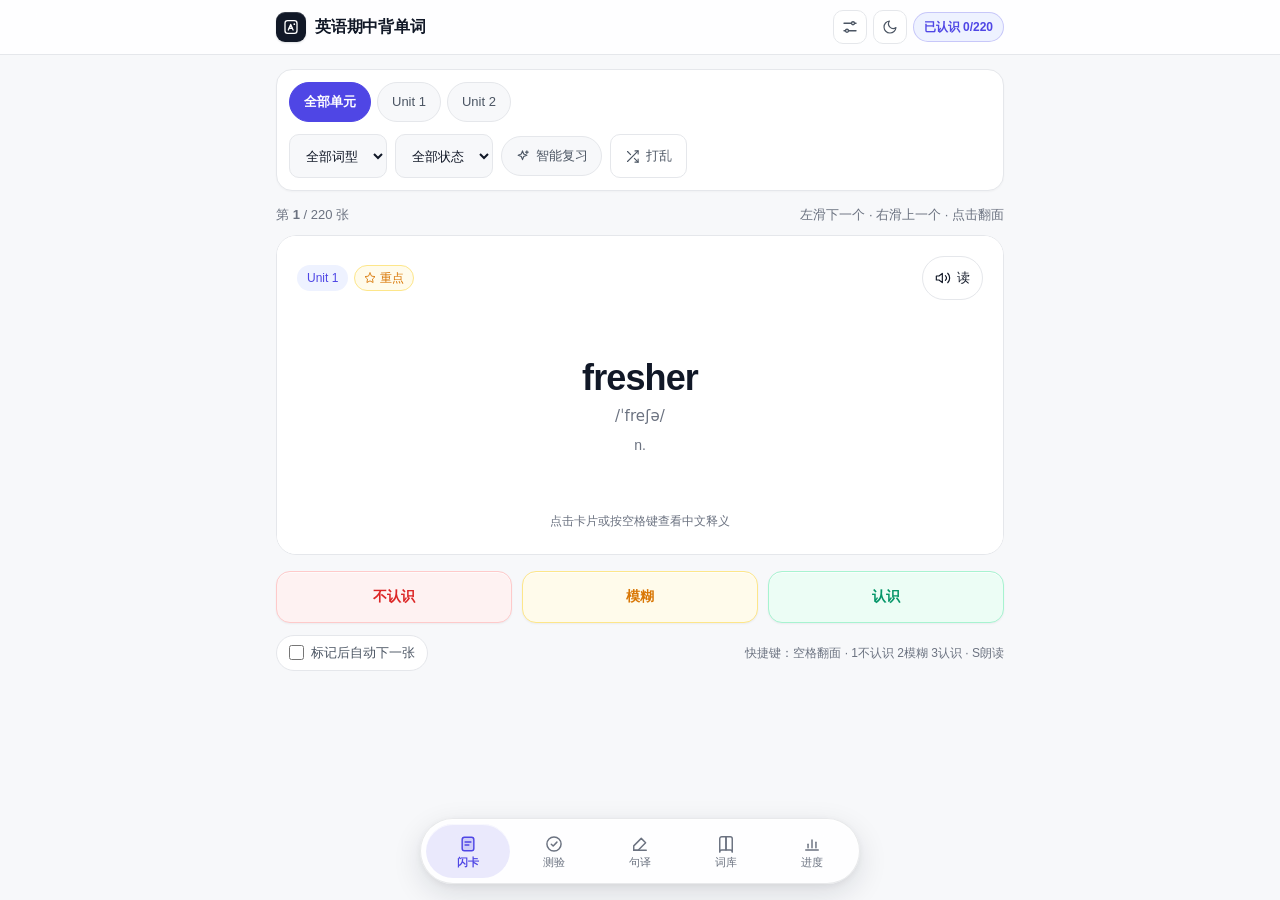
==== commit 9298bcdb: "v4 craft upgrade: 21st.dev floating pill dock, duotone icons, texture buttons, slide tabs, shimmer/b" ====
--- a/index.html
+++ b/index.html
@@ -20,11 +20,11 @@
       <div class="header-inner">
         <div class="brand">
           <span class="brand-dot" aria-hidden="true">
-            <svg viewBox="0 0 24 24" width="18" height="18" fill="none" stroke="currentColor" stroke-width="1.5" stroke-linecap="round" stroke-linejoin="round">
-              <rect x="4" y="3.5" width="16" height="17" rx="3" />
-              <path d="M8.5 15.5L11.5 8.5L14.5 15.5" />
-              <path d="M9.4 13.5H13.6" />
-              <circle cx="16.5" cy="8.5" r="1" fill="currentColor" stroke="none" />
+            <svg viewBox="0 0 24 24" width="18" height="18" fill="none" stroke="currentColor" stroke-width="1.75" stroke-linecap="round" stroke-linejoin="round">
+              <rect x="4" y="3.5" width="16" height="17" rx="3.5" />
+              <path d="M8.4 16L11.6 8.6L14.8 16" />
+              <path d="M9.5 13.7H13.7" />
+              <circle cx="16.4" cy="8.2" r="1.15" fill="currentColor" stroke="none" />
             </svg>
           </span>
           <h1 class="brand-title">英语期中背单词</h1>
@@ -32,7 +32,7 @@
         <div class="header-right">
           <span id="offline-badge" class="offline-badge hidden">离线模式</span>
           <button type="button" id="audio-settings-btn" class="icon-btn" aria-label="语音设置" aria-expanded="false" aria-controls="audio-popover" title="语音设置">
-            <svg viewBox="0 0 24 24" width="18" height="18" fill="none" stroke="currentColor" stroke-width="1.5" stroke-linecap="round" stroke-linejoin="round" aria-hidden="true">
+            <svg viewBox="0 0 24 24" width="18" height="18" fill="none" stroke="currentColor" stroke-width="1.75" stroke-linecap="round" stroke-linejoin="round" aria-hidden="true">
               <path d="M4 7H14" />
               <path d="M18 7H20" />
               <circle cx="16" cy="7" r="2" />
@@ -42,67 +42,128 @@
             </svg>
           </button>
           <button type="button" id="theme-toggle-btn" class="icon-btn" aria-label="切换主题" title="切换主题">
-            <svg viewBox="0 0 24 24" width="18" height="18" fill="none" stroke="currentColor" stroke-width="1.5" stroke-linecap="round" stroke-linejoin="round" aria-hidden="true">
+            <svg viewBox="0 0 24 24" width="18" height="18" fill="none" stroke="currentColor" stroke-width="1.75" stroke-linecap="round" stroke-linejoin="round" aria-hidden="true">
               <path d="M20.2 14.4A8.5 8.5 0 1 1 9.6 3.8a6.8 6.8 0 0 0 10.6 10.6Z" />
             </svg>
           </button>
-          <span id="header-progress-pill" class="progress-pill">加载中...</span>
+          <span id="header-progress-pill" class="progress-pill">
+            <svg class="bars-spinner" viewBox="0 0 24 24" width="14" height="14" fill="none" stroke="currentColor" stroke-width="2" stroke-linecap="round" aria-hidden="true">
+              <line x1="12" y1="2.5" x2="12" y2="6.5" transform="rotate(0 12 12)" />
+              <line x1="12" y1="2.5" x2="12" y2="6.5" transform="rotate(30 12 12)" />
+              <line x1="12" y1="2.5" x2="12" y2="6.5" transform="rotate(60 12 12)" />
+              <line x1="12" y1="2.5" x2="12" y2="6.5" transform="rotate(90 12 12)" />
+              <line x1="12" y1="2.5" x2="12" y2="6.5" transform="rotate(120 12 12)" />
+              <line x1="12" y1="2.5" x2="12" y2="6.5" transform="rotate(150 12 12)" />
+              <line x1="12" y1="2.5" x2="12" y2="6.5" transform="rotate(180 12 12)" />
+              <line x1="12" y1="2.5" x2="12" y2="6.5" transform="rotate(210 12 12)" />
+              <line x1="12" y1="2.5" x2="12" y2="6.5" transform="rotate(240 12 12)" />
+              <line x1="12" y1="2.5" x2="12" y2="6.5" transform="rotate(270 12 12)" />
+              <line x1="12" y1="2.5" x2="12" y2="6.5" transform="rotate(300 12 12)" />
+              <line x1="12" y1="2.5" x2="12" y2="6.5" transform="rotate(330 12 12)" />
+            </svg>
+            <span>加载中</span>
+          </span>
         </div>
         <div id="audio-popover" class="audio-popover hidden" role="dialog" aria-label="语音设置"></div>
       </div>
     </header>
 
     <main id="app-main" class="app-main" aria-live="polite">
-      <div class="loading-box">正在加载词库...</div>
+      <div class="skeleton-shell" role="status" aria-label="正在加载词库">
+        <div class="sk-panel">
+          <div class="sk-row">
+            <span class="sk-block sk-pill" style="width:74px;"></span>
+            <span class="sk-block sk-pill" style="width:68px;"></span>
+            <span class="sk-block sk-pill" style="width:68px;"></span>
+            <span class="sk-block sk-pill" style="width:68px;"></span>
+          </div>
+          <div class="sk-row">
+            <span class="sk-block sk-select" style="width:108px;"></span>
+            <span class="sk-block sk-select" style="width:96px;"></span>
+            <span class="sk-block sk-pill" style="width:92px;"></span>
+          </div>
+        </div>
+        <div class="sk-meta">
+          <span class="sk-block sk-line" style="width:88px;"></span>
+          <span class="sk-block sk-line" style="width:116px;"></span>
+        </div>
+        <div class="sk-card">
+          <div class="sk-card-top">
+            <span class="sk-block sk-badge"></span>
+            <span class="sk-block sk-circle"></span>
+          </div>
+          <div class="sk-card-center">
+            <span class="sk-block sk-word"></span>
+            <span class="sk-block sk-ipa"></span>
+          </div>
+          <div class="sk-card-bottom">
+            <span class="sk-block sk-hint"></span>
+          </div>
+        </div>
+        <div class="sk-actions">
+          <span class="sk-block sk-action-btn"></span>
+          <span class="sk-block sk-action-btn"></span>
+          <span class="sk-block sk-action-btn"></span>
+        </div>
+      </div>
     </main>
 
     <div id="toast" class="toast" role="status" aria-live="polite"></div>
+    <div id="sync-modal-root"></div>
 
     <nav class="bottom-nav" aria-label="功能导航">
       <button type="button" class="nav-btn active" data-tab="flashcard">
         <span class="nav-icon" aria-hidden="true">
-          <svg viewBox="0 0 24 24" width="20" height="20" fill="none" stroke="currentColor" stroke-width="1.5" stroke-linecap="round" stroke-linejoin="round">
-            <rect x="5" y="4" width="14" height="16" rx="2.5" />
+          <svg viewBox="0 0 24 24" width="20" height="20" fill="none" stroke="currentColor" stroke-width="1.75" stroke-linecap="round" stroke-linejoin="round">
+            <rect class="icon-duotone" x="5" y="4" width="14" height="16" rx="2.75" />
+            <rect x="5" y="4" width="14" height="16" rx="2.75" />
             <path d="M8.5 9.5H15.5" />
-            <path d="M8.5 13H12.5" />
+            <path d="M8.5 13.25H13" />
           </svg>
         </span>
         <span class="nav-label">闪卡</span>
       </button>
       <button type="button" class="nav-btn" data-tab="practice">
         <span class="nav-icon" aria-hidden="true">
-          <svg viewBox="0 0 24 24" width="20" height="20" fill="none" stroke="currentColor" stroke-width="1.5" stroke-linecap="round" stroke-linejoin="round">
+          <svg viewBox="0 0 24 24" width="20" height="20" fill="none" stroke="currentColor" stroke-width="1.75" stroke-linecap="round" stroke-linejoin="round">
+            <circle class="icon-duotone" cx="12" cy="12" r="8.5" />
             <circle cx="12" cy="12" r="8.5" />
-            <path d="M8.8 12.2L11 14.4L15.4 9.8" />
+            <path d="M8.75 12.25L11 14.5L15.5 9.75" />
           </svg>
         </span>
         <span class="nav-label">测验</span>
       </button>
       <button type="button" class="nav-btn" data-tab="sentence">
         <span class="nav-icon" aria-hidden="true">
-          <svg viewBox="0 0 24 24" width="20" height="20" fill="none" stroke="currentColor" stroke-width="1.5" stroke-linecap="round" stroke-linejoin="round">
-            <path d="M4 19.5H20" />
-            <path d="M13.5 5.5L18.5 10.5L9.5 19.5H4.5V14.5L13.5 5.5Z" />
+          <svg viewBox="0 0 24 24" width="20" height="20" fill="none" stroke="currentColor" stroke-width="1.75" stroke-linecap="round" stroke-linejoin="round">
+            <path class="icon-duotone" d="M13.5 5.25L18.75 10.5L9.75 19.5H4.5V14.25L13.5 5.25Z" />
+            <path d="M4.5 19.5H19.5" />
+            <path d="M13.5 5.25L18.75 10.5L9.75 19.5H4.5V14.25L13.5 5.25Z" />
           </svg>
         </span>
         <span class="nav-label">句译</span>
       </button>
       <button type="button" class="nav-btn" data-tab="browse">
         <span class="nav-icon" aria-hidden="true">
-          <svg viewBox="0 0 24 24" width="20" height="20" fill="none" stroke="currentColor" stroke-width="1.5" stroke-linecap="round" stroke-linejoin="round">
-            <path d="M4.5 5.5A2.5 2.5 0 0 1 7 3H12V19.5H7A2.5 2.5 0 0 0 4.5 22V5.5Z" />
-            <path d="M19.5 5.5A2.5 2.5 0 0 0 17 3H12V19.5H17A2.5 2.5 0 0 1 19.5 22V5.5Z" />
+          <svg viewBox="0 0 24 24" width="20" height="20" fill="none" stroke="currentColor" stroke-width="1.75" stroke-linecap="round" stroke-linejoin="round">
+            <path class="icon-duotone" d="M4.5 5.75A2.5 2.5 0 0 1 7 3.25H12V19.25H7A2.5 2.5 0 0 0 4.5 21.75V5.75Z" />
+            <path class="icon-duotone" d="M19.5 5.75A2.5 2.5 0 0 0 17 3.25H12V19.25H17A2.5 2.5 0 0 1 19.5 21.75V5.75Z" />
+            <path d="M4.5 5.75A2.5 2.5 0 0 1 7 3.25H12V19.25H7A2.5 2.5 0 0 0 4.5 21.75V5.75Z" />
+            <path d="M19.5 5.75A2.5 2.5 0 0 0 17 3.25H12V19.25H17A2.5 2.5 0 0 1 19.5 21.75V5.75Z" />
           </svg>
         </span>
         <span class="nav-label">词库</span>
       </button>
       <button type="button" class="nav-btn" data-tab="progress">
         <span class="nav-icon" aria-hidden="true">
-          <svg viewBox="0 0 24 24" width="20" height="20" fill="none" stroke="currentColor" stroke-width="1.5" stroke-linecap="round" stroke-linejoin="round">
-            <path d="M5 19.5H19" />
-            <path d="M7.5 16.5V12.5" />
-            <path d="M12 16.5V7.5" />
-            <path d="M16.5 16.5V10" />
+          <svg viewBox="0 0 24 24" width="20" height="20" fill="none" stroke="currentColor" stroke-width="1.75" stroke-linecap="round" stroke-linejoin="round">
+            <rect class="icon-duotone" x="5.5" y="11" width="3.5" height="8" rx="1.2" />
+            <rect class="icon-duotone" x="10.25" y="6.5" width="3.5" height="12.5" rx="1.2" />
+            <rect class="icon-duotone" x="15" y="9" width="3.5" height="10" rx="1.2" />
+            <path d="M4.5 19.25H19.5" />
+            <path d="M7.25 16.5V12.25" />
+            <path d="M12 16.5V7.25" />
+            <path d="M16.75 16.5V9.75" />
           </svg>
         </span>
         <span class="nav-label">进度</span>
--- a/styles.css
+++ b/styles.css
@@ -42,6 +42,17 @@
   --seg-bg: #ECEEF2;
   --seg-active-bg: #FFFFFF;
   --seg-active-shadow: 0 1px 3px rgba(17, 24, 39, 0.08), 0 1px 1px rgba(17, 24, 39, 0.04);
+  --seg-indicator-shadow: inset 0 1px 0 rgba(255, 255, 255, 0.92), 0 1px 3px rgba(17, 24, 39, 0.10), 0 1px 1px rgba(17, 24, 39, 0.05);
+  --dock-bg: rgba(255, 255, 255, 0.84);
+  --dock-border: rgba(17, 24, 39, 0.09);
+  --dock-shadow: 0 10px 30px rgba(17, 24, 39, 0.12), 0 2px 8px rgba(17, 24, 39, 0.06), inset 0 1px 0 rgba(255, 255, 255, 0.78);
+  --dock-active-bg: rgba(79, 70, 229, 0.11);
+  --dock-active-shadow: inset 0 1px 0 rgba(255, 255, 255, 0.65);
+  --sk-base: #EAEDF2;
+  --sk-shine: #F8F9FB;
+  --btn-primary-shadow: inset 0 1px 0 rgba(255, 255, 255, 0.24), inset 0 -1px 0 rgba(0, 0, 0, 0.14), 0 1px 2px rgba(79, 70, 229, 0.24), 0 4px 10px -2px rgba(79, 70, 229, 0.22);
+  --action-btn-shadow: inset 0 1px 0 rgba(255, 255, 255, 0.72), 0 1px 2px rgba(17, 24, 39, 0.05);
+  --modal-backdrop: rgba(11, 13, 18, 0.46);
   --swipe-tag-bg: rgba(255, 255, 255, 0.94);
   --toast-bg: rgba(17, 24, 39, 0.92);
   --toast-text: #FFFFFF;
@@ -96,8 +107,19 @@
   --brand-bg: #818CF8;
   --brand-fg: #0B0D12;
   --seg-bg: #11141C;
-  --seg-active-bg: #222736;
+  --seg-active-bg: #232838;
   --seg-active-shadow: 0 1px 4px rgba(0, 0, 0, 0.42);
+  --seg-indicator-shadow: inset 0 1px 0 rgba(255, 255, 255, 0.11), 0 2px 6px rgba(0, 0, 0, 0.46);
+  --dock-bg: rgba(19, 22, 31, 0.86);
+  --dock-border: rgba(255, 255, 255, 0.10);
+  --dock-shadow: 0 16px 38px rgba(0, 0, 0, 0.54), 0 2px 10px rgba(0, 0, 0, 0.34), inset 0 1px 0 rgba(255, 255, 255, 0.08);
+  --dock-active-bg: rgba(129, 140, 248, 0.18);
+  --dock-active-shadow: inset 0 1px 0 rgba(255, 255, 255, 0.08);
+  --sk-base: #1C202B;
+  --sk-shine: #272D3D;
+  --btn-primary-shadow: inset 0 1px 0 rgba(255, 255, 255, 0.22), inset 0 -1px 0 rgba(0, 0, 0, 0.28), 0 2px 8px rgba(79, 70, 229, 0.36);
+  --action-btn-shadow: inset 0 1px 0 rgba(255, 255, 255, 0.07), 0 1px 3px rgba(0, 0, 0, 0.28);
+  --modal-backdrop: rgba(4, 6, 10, 0.72);
   --swipe-tag-bg: rgba(21, 24, 33, 0.94);
   --toast-bg: rgba(30, 35, 48, 0.96);
   --toast-text: #F9FAFB;
@@ -157,7 +179,7 @@
   overflow-x: hidden;
   display: flex;
   flex-direction: column;
-  padding-bottom: calc(var(--nav-height) + env(safe-area-inset-bottom, 0px) + 16px);
+  padding-bottom: calc(var(--nav-height) + env(safe-area-inset-bottom, 0px) + 32px);
 }
 
 /* Header */
@@ -199,6 +221,7 @@
   align-items: center;
   justify-content: center;
   flex-shrink: 0;
+  box-shadow: inset 0 1px 0 rgba(255, 255, 255, 0.16), 0 1px 2px rgba(17, 24, 39, 0.14);
 }
 
 .brand-title {
@@ -254,6 +277,11 @@
 
 .icon-btn svg {
   display: block;
+  transition: transform 0.22s cubic-bezier(0.22, 1, 0.36, 1), opacity 0.18s ease;
+}
+
+.icon-btn:active svg {
+  transform: scale(0.92);
 }
 
 .offline-badge {
@@ -268,6 +296,10 @@
 }
 
 .progress-pill {
+  display: inline-flex;
+  align-items: center;
+  justify-content: center;
+  gap: 6px;
   font-size: 12px;
   font-weight: 600;
   padding: 5px 10px;
@@ -435,23 +467,43 @@
   font-size: 14px;
 }
 
-/* iOS Segmented Control (Practice Hub) */
+/* 21st.dev Slide Tabs (@minhxthanh) */
 .seg-control {
+  position: relative;
   display: grid;
-  grid-template-columns: repeat(3, 1fr);
-  gap: 3px;
-  padding: 3px;
+  grid-template-columns: repeat(var(--seg-count, 3), minmax(0, 1fr));
+  gap: 0;
+  padding: 4px;
   margin-bottom: 14px;
   background: var(--seg-bg);
   border: 1px solid var(--border);
   border-radius: 13px;
+  isolation: isolate;
+}
+
+.seg-indicator {
+  position: absolute;
+  top: 4px;
+  bottom: 4px;
+  left: 4px;
+  width: calc((100% - 8px) / var(--seg-count, 3));
+  border-radius: 9px;
+  background: var(--seg-active-bg);
+  box-shadow: var(--seg-indicator-shadow);
+  transform: translateX(calc(var(--seg-idx, 0) * 100%));
+  transition: transform 240ms cubic-bezier(0.22, 1, 0.36, 1);
+  z-index: 0;
+  pointer-events: none;
+  will-change: transform;
 }
 
 .seg-btn {
+  position: relative;
+  z-index: 1;
   min-height: 38px;
   padding: 6px 10px;
   border: none;
-  border-radius: 10px;
+  border-radius: 9px;
   background: transparent;
   color: var(--text-secondary);
   font-size: 13px;
@@ -462,17 +514,27 @@
   justify-content: center;
   gap: 5px;
   white-space: nowrap;
-  transition: background-color 0.16s ease, color 0.16s ease, box-shadow 0.16s ease;
+  transition: color 0.16s ease, transform 0.12s ease;
 }
 
 .seg-btn:hover {
   color: var(--text);
 }
 
+.seg-btn:active {
+  transform: scale(0.98);
+}
+
 .seg-btn.active {
+  background: transparent;
+  color: var(--text);
+  font-weight: 600;
+  box-shadow: none;
+}
+
+/* Fallback if a segmented control is rendered without .seg-indicator */
+.seg-control:not(:has(.seg-indicator)) .seg-btn.active {
   background: var(--seg-active-bg);
-  color: var(--text);
-  font-weight: 600;
   box-shadow: var(--seg-active-shadow);
 }
 
@@ -1166,6 +1228,7 @@
   border-radius: 14px;
   border: 1px solid var(--border);
   background: var(--surface);
+  box-shadow: var(--action-btn-shadow);
   font-size: 14px;
   font-weight: 600;
   cursor: pointer;
@@ -1178,7 +1241,7 @@
 }
 
 .action-btn:active {
-  transform: scale(0.97);
+  transform: scale(0.98);
 }
 
 .btn-unknown {
@@ -1191,7 +1254,7 @@
   background: var(--danger-solid);
   border-color: var(--danger-solid);
   color: #FFFFFF;
-  box-shadow: 0 4px 12px rgba(220, 38, 38, 0.28);
+  box-shadow: inset 0 1px 0 rgba(255, 255, 255, 0.24), 0 4px 12px rgba(220, 38, 38, 0.28);
 }
 
 .btn-fuzzy {
@@ -1204,7 +1267,7 @@
   background: var(--warning-solid);
   border-color: var(--warning-solid);
   color: #FFFFFF;
-  box-shadow: 0 4px 12px rgba(217, 119, 6, 0.28);
+  box-shadow: inset 0 1px 0 rgba(255, 255, 255, 0.24), 0 4px 12px rgba(217, 119, 6, 0.28);
 }
 
 .btn-known {
@@ -1217,7 +1280,7 @@
   background: var(--success-solid);
   border-color: var(--success-solid);
   color: #FFFFFF;
-  box-shadow: 0 4px 12px rgba(5, 150, 105, 0.28);
+  box-shadow: inset 0 1px 0 rgba(255, 255, 255, 0.24), 0 4px 12px rgba(5, 150, 105, 0.28);
 }
 
 .fc-sub-actions {
@@ -1336,9 +1399,9 @@
   display: inline-flex;
   align-items: center;
   justify-content: center;
-  gap: 6px;
-  border: none;
-  background: var(--primary-solid);
+  gap: 7px;
+  border: 1px solid rgba(255, 255, 255, 0.08);
+  background: linear-gradient(180deg, color-mix(in srgb, var(--primary-solid) 92%, #FFFFFF 8%), var(--primary-solid));
   color: #FFFFFF;
   border-radius: var(--radius-sm);
   padding: 12px 18px;
@@ -1347,7 +1410,8 @@
   font-weight: 600;
   cursor: pointer;
   width: 100%;
-  transition: background-color 0.15s ease, transform 0.1s ease;
+  box-shadow: var(--btn-primary-shadow);
+  transition: background-color 0.15s ease, filter 0.15s ease, transform 0.1s ease, box-shadow 0.15s ease;
 }
 
 .btn-primary:hover {
@@ -1355,7 +1419,20 @@
 }
 
 .btn-primary:active {
-  transform: scale(0.99);
+  transform: scale(0.98);
+}
+
+.btn-primary.is-done {
+  background: var(--success-solid);
+  border-color: rgba(255, 255, 255, 0.12);
+  box-shadow: inset 0 1px 0 rgba(255, 255, 255, 0.24), 0 4px 12px rgba(5, 150, 105, 0.26);
+}
+
+.btn-ghost.is-done,
+.icon-btn.is-done {
+  background: var(--success-soft);
+  border-color: var(--success-border);
+  color: var(--success);
 }
 
 .btn-danger-ghost {
@@ -1944,7 +2021,7 @@
   font-variant-numeric: tabular-nums;
 }
 
-/* Browse View */
+/* Browse View — 21st.dev The Item one (@felipemenezes098) */
 .browse-list {
   display: flex;
   flex-direction: column;
@@ -1954,9 +2031,18 @@
 .browse-item {
   background: var(--surface);
   border: 1px solid var(--border);
-  border-radius: 14px;
-  padding: 14px;
+  border-radius: 15px;
+  padding: 14px 15px 12px;
   box-shadow: var(--shadow-hairline);
+  transition: border-color 0.15s ease, background-color 0.15s ease, box-shadow 0.15s ease, transform 0.12s ease;
+}
+
+.browse-item:hover {
+  border-color: var(--border-strong);
+}
+
+.browse-item:active {
+  background: color-mix(in srgb, var(--surface) 92%, var(--surface-subtle) 8%);
 }
 
 .browse-head {
@@ -1968,8 +2054,8 @@
 
 .browse-en {
   font-size: 18px;
-  font-weight: 600;
-  letter-spacing: -0.01em;
+  font-weight: 650;
+  letter-spacing: -0.015em;
   word-break: break-word;
   color: var(--text);
 }
@@ -1998,10 +2084,17 @@
   font-size: 13px;
   font-weight: 500;
   cursor: pointer;
+  transition: background-color 0.15s ease, transform 0.1s ease;
+}
+
+.browse-zh.masked:active {
+  transform: scale(0.98);
 }
 
 .browse-footer {
   margin-top: 12px;
+  padding-top: 10px;
+  border-top: 1px solid var(--border);
   display: flex;
   align-items: center;
   justify-content: space-between;
@@ -2345,42 +2438,54 @@
   border: 1px solid var(--success-border);
 }
 
-/* Bottom Navigation (5 Tabs) */
+/* Floating Pill Toolbar Dock (5 Tabs) */
 .bottom-nav {
   position: fixed;
-  left: 0;
-  right: 0;
-  bottom: 0;
+  bottom: max(12px, env(safe-area-inset-bottom, 0px));
+  left: 50%;
+  transform: translateX(-50%);
+  width: min(calc(100vw - 24px), 440px);
   z-index: 30;
-  background: var(--nav-bg);
-  backdrop-filter: saturate(180%) blur(18px);
-  -webkit-backdrop-filter: saturate(180%) blur(18px);
-  border-top: 1px solid var(--border);
-  padding-bottom: env(safe-area-inset-bottom, 0px);
+  padding: 5px;
+  border-radius: 9999px;
+  background: var(--dock-bg);
+  backdrop-filter: saturate(190%) blur(22px);
+  -webkit-backdrop-filter: saturate(190%) blur(22px);
+  border: 1px solid var(--dock-border);
+  box-shadow: var(--dock-shadow);
   display: grid;
   grid-template-columns: repeat(5, 1fr);
+  gap: 2px;
 }
 
 .nav-btn {
+  position: relative;
   border: none;
+  border-radius: 9999px;
   background: transparent;
-  height: var(--nav-height);
+  height: 54px;
   display: flex;
   flex-direction: column;
   align-items: center;
   justify-content: center;
-  gap: 3px;
+  gap: 2px;
   color: var(--text-muted);
   cursor: pointer;
-  padding: 6px 4px;
-  transition: color 0.15s ease;
+  padding: 5px 4px;
+  transition: color 0.16s ease, background-color 0.18s ease, box-shadow 0.18s ease, transform 0.12s ease;
 }
 
 .nav-btn:hover {
   color: var(--text-secondary);
 }
 
+.nav-btn:active {
+  transform: scale(0.95);
+}
+
 .nav-btn.active {
+  background: var(--dock-active-bg);
+  box-shadow: var(--dock-active-shadow);
   color: var(--primary);
   font-weight: 600;
 }
@@ -2392,8 +2497,24 @@
   line-height: 1;
 }
 
+.nav-icon svg .icon-duotone {
+  fill: currentColor;
+  stroke: none;
+  opacity: 0;
+  transition: opacity 0.18s ease;
+}
+
+.nav-btn.active .nav-icon svg .icon-duotone {
+  opacity: 0.18;
+}
+
+[data-theme="dark"] .nav-btn.active .nav-icon svg .icon-duotone {
+  opacity: 0.24;
+}
+
 .nav-label {
   font-size: 11px;
+  line-height: 1.15;
   letter-spacing: 0.01em;
 }
 
@@ -2545,6 +2666,577 @@
   transform: translateX(-50%) translateY(0);
 }
 
+/* =========================================================
+   v4 Craft Components: Loaders, Micro-Feedback, Dropzone, Preview & Sync Modal
+   ========================================================= */
+
+/* 21st.dev Bars Spinner (@tom_ui) */
+.bars-spinner {
+  display: inline-block;
+  flex-shrink: 0;
+  vertical-align: middle;
+  color: currentColor;
+}
+
+.bars-spinner line {
+  stroke: currentColor;
+  stroke-linecap: round;
+  animation: barsSpinnerFade 1.2s linear infinite;
+}
+
+.bars-spinner line:nth-child(1)  { animation-delay: -1.1s; }
+.bars-spinner line:nth-child(2)  { animation-delay: -1.0s; }
+.bars-spinner line:nth-child(3)  { animation-delay: -0.9s; }
+.bars-spinner line:nth-child(4)  { animation-delay: -0.8s; }
+.bars-spinner line:nth-child(5)  { animation-delay: -0.7s; }
+.bars-spinner line:nth-child(6)  { animation-delay: -0.6s; }
+.bars-spinner line:nth-child(7)  { animation-delay: -0.5s; }
+.bars-spinner line:nth-child(8)  { animation-delay: -0.4s; }
+.bars-spinner line:nth-child(9)  { animation-delay: -0.3s; }
+.bars-spinner line:nth-child(10) { animation-delay: -0.2s; }
+.bars-spinner line:nth-child(11) { animation-delay: -0.1s; }
+.bars-spinner line:nth-child(12) { animation-delay: 0s; }
+
+@keyframes barsSpinnerFade {
+  0% {
+    opacity: 1;
+  }
+  100% {
+    opacity: 0.16;
+  }
+}
+
+/* 21st.dev Skeleton Loader (@animbits) */
+.skeleton-shell {
+  display: flex;
+  flex-direction: column;
+  gap: 12px;
+}
+
+.sk-block {
+  display: inline-block;
+  border-radius: 10px;
+  background: linear-gradient(90deg, var(--sk-base) 25%, var(--sk-shine) 50%, var(--sk-base) 75%);
+  background-size: 200% 100%;
+  animation: shimmer 1.45s ease-in-out infinite;
+}
+
+@keyframes shimmer {
+  0% {
+    background-position: 200% 0;
+  }
+  100% {
+    background-position: -200% 0;
+  }
+}
+
+.sk-panel {
+  background: var(--surface);
+  border: 1px solid var(--border);
+  border-radius: var(--radius);
+  padding: 12px;
+  display: flex;
+  flex-direction: column;
+  gap: 10px;
+  box-shadow: var(--shadow-hairline);
+}
+
+.sk-row {
+  display: flex;
+  align-items: center;
+  gap: 8px;
+  overflow: hidden;
+}
+
+.sk-pill {
+  height: 36px;
+  border-radius: 999px;
+  flex-shrink: 0;
+}
+
+.sk-select {
+  height: 40px;
+  border-radius: var(--radius-sm);
+  flex-shrink: 0;
+}
+
+.sk-meta {
+  display: flex;
+  align-items: center;
+  justify-content: space-between;
+  padding: 2px 2px 0;
+}
+
+.sk-line {
+  height: 14px;
+  border-radius: 999px;
+}
+
+.sk-card {
+  height: 320px;
+  background: var(--surface);
+  border: 1px solid var(--border);
+  border-radius: var(--radius-lg);
+  padding: 20px 20px 24px;
+  box-shadow: var(--shadow-hairline);
+  display: flex;
+  flex-direction: column;
+  justify-content: space-between;
+}
+
+.sk-card-top {
+  display: flex;
+  align-items: center;
+  justify-content: space-between;
+}
+
+.sk-badge {
+  width: 92px;
+  height: 26px;
+  border-radius: 999px;
+}
+
+.sk-circle {
+  width: 44px;
+  height: 44px;
+  border-radius: 999px;
+}
+
+.sk-card-center {
+  display: flex;
+  flex-direction: column;
+  align-items: center;
+  gap: 12px;
+}
+
+.sk-word {
+  width: min(210px, 65%);
+  height: 36px;
+  border-radius: 12px;
+}
+
+.sk-ipa {
+  width: 124px;
+  height: 18px;
+  border-radius: 999px;
+}
+
+.sk-card-bottom {
+  display: flex;
+  justify-content: center;
+}
+
+.sk-hint {
+  width: 160px;
+  height: 14px;
+  border-radius: 999px;
+}
+
+.sk-actions {
+  display: grid;
+  grid-template-columns: repeat(3, 1fr);
+  gap: 10px;
+}
+
+.sk-action-btn {
+  width: 100%;
+  height: 52px;
+  border-radius: 14px;
+}
+
+/* View Enter Transition & Check Pop Micro-Feedback */
+.view-enter {
+  animation: viewEnter 160ms cubic-bezier(0.22, 1, 0.36, 1) both;
+}
+
+@keyframes viewEnter {
+  from {
+    opacity: 0;
+    transform: translateY(6px);
+  }
+  to {
+    opacity: 1;
+    transform: translateY(0);
+  }
+}
+
+.icon-check-pop {
+  display: inline-flex;
+  align-items: center;
+  justify-content: center;
+  animation: checkPop 260ms cubic-bezier(0.22, 1, 0.36, 1) both;
+}
+
+@keyframes checkPop {
+  0% {
+    opacity: 0;
+    transform: scale(0.65);
+  }
+  65% {
+    opacity: 1;
+    transform: scale(1.08);
+  }
+  100% {
+    opacity: 1;
+    transform: scale(1);
+  }
+}
+
+/* 3-in-1 Progress Sync & Import UI */
+.sync-sub-panel {
+  display: flex;
+  flex-direction: column;
+  gap: 10px;
+}
+
+.sync-lead {
+  margin: 0;
+  font-size: 13px;
+  color: var(--text-muted);
+  line-height: 1.55;
+}
+
+.sync-secondary-row {
+  display: grid;
+  grid-template-columns: repeat(2, minmax(0, 1fr));
+  gap: 8px;
+}
+
+.sync-secondary-row > button {
+  width: 100%;
+  min-height: 44px;
+}
+
+.sync-code-details {
+  margin-top: 2px;
+  border: 1px solid var(--border);
+  border-radius: 12px;
+  background: var(--bg);
+  padding: 8px 12px;
+}
+
+.sync-code-details summary {
+  cursor: pointer;
+  font-size: 12px;
+  font-weight: 500;
+  color: var(--text-muted);
+  user-select: none;
+  list-style: none;
+  display: flex;
+  align-items: center;
+  justify-content: space-between;
+}
+
+.sync-code-details summary::-webkit-details-marker {
+  display: none;
+}
+
+.sync-code-details[open] summary {
+  color: var(--text-secondary);
+  margin-bottom: 6px;
+}
+
+/* 21st.dev File Upload Dropzone */
+.upload-dropzone {
+  position: relative;
+  display: flex;
+  flex-direction: column;
+  align-items: center;
+  justify-content: center;
+  gap: 6px;
+  padding: 18px 14px;
+  border-radius: 14px;
+  border: 1.5px dashed var(--border-strong);
+  background: var(--bg);
+  color: var(--text-secondary);
+  text-align: center;
+  cursor: pointer;
+  transition: border-color 0.16s ease, background-color 0.16s ease, color 0.16s ease, box-shadow 0.16s ease, transform 0.12s ease;
+}
+
+.upload-dropzone:hover {
+  border-color: var(--primary);
+  background: var(--primary-soft);
+  color: var(--primary);
+}
+
+.upload-dropzone:active {
+  transform: scale(0.99);
+}
+
+.upload-dropzone.is-dragover {
+  border-color: var(--primary);
+  background: var(--primary-soft);
+  color: var(--primary);
+  box-shadow: 0 0 0 3px var(--primary-border);
+  transform: scale(0.995);
+}
+
+.upload-dropzone-icon {
+  width: 36px;
+  height: 36px;
+  border-radius: 10px;
+  background: var(--surface);
+  border: 1px solid var(--border);
+  color: var(--primary);
+  display: inline-flex;
+  align-items: center;
+  justify-content: center;
+  box-shadow: var(--shadow-hairline);
+}
+
+.upload-dropzone-title {
+  font-size: 13px;
+  font-weight: 600;
+  color: var(--text);
+}
+
+.upload-dropzone-sub {
+  font-size: 12px;
+  color: var(--text-muted);
+}
+
+/* Selected File Pill Row */
+.file-pill-row {
+  display: flex;
+  align-items: center;
+  justify-content: space-between;
+  gap: 10px;
+  padding: 9px 12px;
+  margin-top: 8px;
+  border-radius: 12px;
+  background: var(--primary-soft);
+  border: 1px solid var(--primary-border);
+  color: var(--text);
+  font-size: 13px;
+}
+
+.file-pill-info {
+  display: inline-flex;
+  align-items: center;
+  gap: 8px;
+  min-width: 0;
+  flex: 1;
+}
+
+.file-pill-name {
+  font-weight: 600;
+  color: var(--text);
+  overflow: hidden;
+  text-overflow: ellipsis;
+  white-space: nowrap;
+}
+
+.file-pill-size {
+  font-size: 12px;
+  color: var(--text-muted);
+  font-variant-numeric: tabular-nums;
+  flex-shrink: 0;
+}
+
+.file-pill-clear {
+  border: none;
+  background: transparent;
+  color: var(--text-muted);
+  padding: 4px 8px;
+  border-radius: 8px;
+  font-size: 12px;
+  font-weight: 600;
+  cursor: pointer;
+  flex-shrink: 0;
+  transition: color 0.15s ease, background-color 0.15s ease;
+}
+
+.file-pill-clear:hover {
+  color: var(--danger);
+  background: var(--danger-soft);
+}
+
+.import-quick-row {
+  display: grid;
+  grid-template-columns: 1.25fr 0.85fr;
+  gap: 8px;
+}
+
+.import-quick-row > button {
+  width: 100%;
+  min-height: 42px;
+}
+
+/* Pre-Import Visual Preview Card */
+.import-preview-card {
+  margin-top: 10px;
+  padding: 14px;
+  border-radius: 14px;
+  background: var(--bg);
+  border: 1px solid var(--primary-border);
+  box-shadow: var(--shadow-hairline);
+  display: flex;
+  flex-direction: column;
+  gap: 10px;
+  animation: fadeSlideUp 0.2s cubic-bezier(0.22, 1, 0.36, 1);
+}
+
+.import-preview-head {
+  display: flex;
+  align-items: center;
+  justify-content: space-between;
+  gap: 8px;
+  font-size: 13px;
+  font-weight: 600;
+  color: var(--text);
+}
+
+.import-preview-title {
+  display: inline-flex;
+  align-items: center;
+  gap: 6px;
+  color: var(--primary);
+}
+
+.import-preview-stats {
+  display: flex;
+  flex-wrap: wrap;
+  gap: 6px;
+}
+
+.diff-highlight {
+  display: flex;
+  align-items: center;
+  flex-wrap: wrap;
+  gap: 6px;
+  padding: 10px 12px;
+  border-radius: 10px;
+  background: var(--success-soft);
+  border: 1px solid var(--success-border);
+  color: var(--success-text);
+  font-size: 13px;
+  font-weight: 600;
+  line-height: 1.45;
+  font-variant-numeric: tabular-nums;
+}
+
+.diff-highlight strong {
+  color: var(--success);
+}
+
+.import-preview-actions {
+  display: flex;
+  flex-direction: column;
+  gap: 8px;
+}
+
+.import-preview-secondary {
+  display: grid;
+  grid-template-columns: repeat(2, minmax(0, 1fr));
+  gap: 8px;
+}
+
+.import-preview-secondary > button {
+  width: 100%;
+}
+
+/* Incoming Sync Confirmation Modal */
+.sync-modal-backdrop {
+  position: fixed;
+  inset: 0;
+  z-index: 60;
+  background: var(--modal-backdrop);
+  backdrop-filter: blur(8px);
+  -webkit-backdrop-filter: blur(8px);
+  display: flex;
+  align-items: center;
+  justify-content: center;
+  padding: 16px;
+  animation: modalBackdropIn 0.18s ease both;
+}
+
+.sync-modal {
+  width: min(100%, 420px);
+  max-height: calc(100dvh - 32px);
+  overflow-y: auto;
+  background: var(--surface);
+  border: 1px solid var(--border);
+  border-radius: var(--radius-lg);
+  padding: 20px;
+  box-shadow: var(--shadow-popover);
+  display: flex;
+  flex-direction: column;
+  gap: 14px;
+  animation: modalCardIn 0.22s cubic-bezier(0.22, 1, 0.36, 1) both;
+}
+
+@keyframes modalBackdropIn {
+  from {
+    opacity: 0;
+  }
+  to {
+    opacity: 1;
+  }
+}
+
+@keyframes modalCardIn {
+  from {
+    opacity: 0;
+    transform: translateY(10px) scale(0.97);
+  }
+  to {
+    opacity: 1;
+    transform: translateY(0) scale(1);
+  }
+}
+
+.sync-modal-head {
+  display: flex;
+  align-items: flex-start;
+  gap: 12px;
+}
+
+.sync-modal-icon {
+  width: 40px;
+  height: 40px;
+  border-radius: 12px;
+  background: var(--primary-soft);
+  border: 1px solid var(--primary-border);
+  color: var(--primary);
+  display: inline-flex;
+  align-items: center;
+  justify-content: center;
+  flex-shrink: 0;
+}
+
+.sync-modal-title {
+  margin: 0;
+  font-size: 17px;
+  font-weight: 700;
+  letter-spacing: -0.015em;
+  color: var(--text);
+}
+
+.sync-modal-sub {
+  margin: 3px 0 0;
+  font-size: 13px;
+  color: var(--text-muted);
+  line-height: 1.45;
+}
+
+.sync-modal-actions {
+  display: flex;
+  flex-direction: column;
+  gap: 8px;
+  margin-top: 2px;
+}
+
+.sync-modal-sub-actions {
+  display: grid;
+  grid-template-columns: repeat(2, minmax(0, 1fr));
+  gap: 8px;
+}
+
+.sync-modal-sub-actions > button {
+  width: 100%;
+}
+
 /* Compact phone refinement */
 @media (max-width: 374px) {
   .header-inner {
@@ -2559,6 +3251,15 @@
     padding: 4px 8px;
     font-size: 11px;
   }
+
+  .bottom-nav {
+    width: calc(100vw - 16px);
+    padding: 4px;
+  }
+
+  .nav-btn {
+    height: 52px;
+  }
 }
 
 /* Desktop centered nav & keyboard tips */
@@ -2577,8 +3278,7 @@
   }
 
   .bottom-nav {
-    padding-left: max(0px, calc((100vw - var(--container-max)) / 2));
-    padding-right: max(0px, calc((100vw - var(--container-max)) / 2));
+    bottom: 16px;
   }
 }
 
@@ -2592,6 +3292,16 @@
     transition-duration: 0.01ms !important;
   }
 
+  .sk-block {
+    animation: none !important;
+    background: var(--sk-base);
+  }
+
+  .bars-spinner line {
+    animation: none !important;
+    opacity: 0.65;
+  }
+
   .flashcard-card.is-flipped,
   .fc-card.is-flipped {
     transform: rotateY(180deg);
